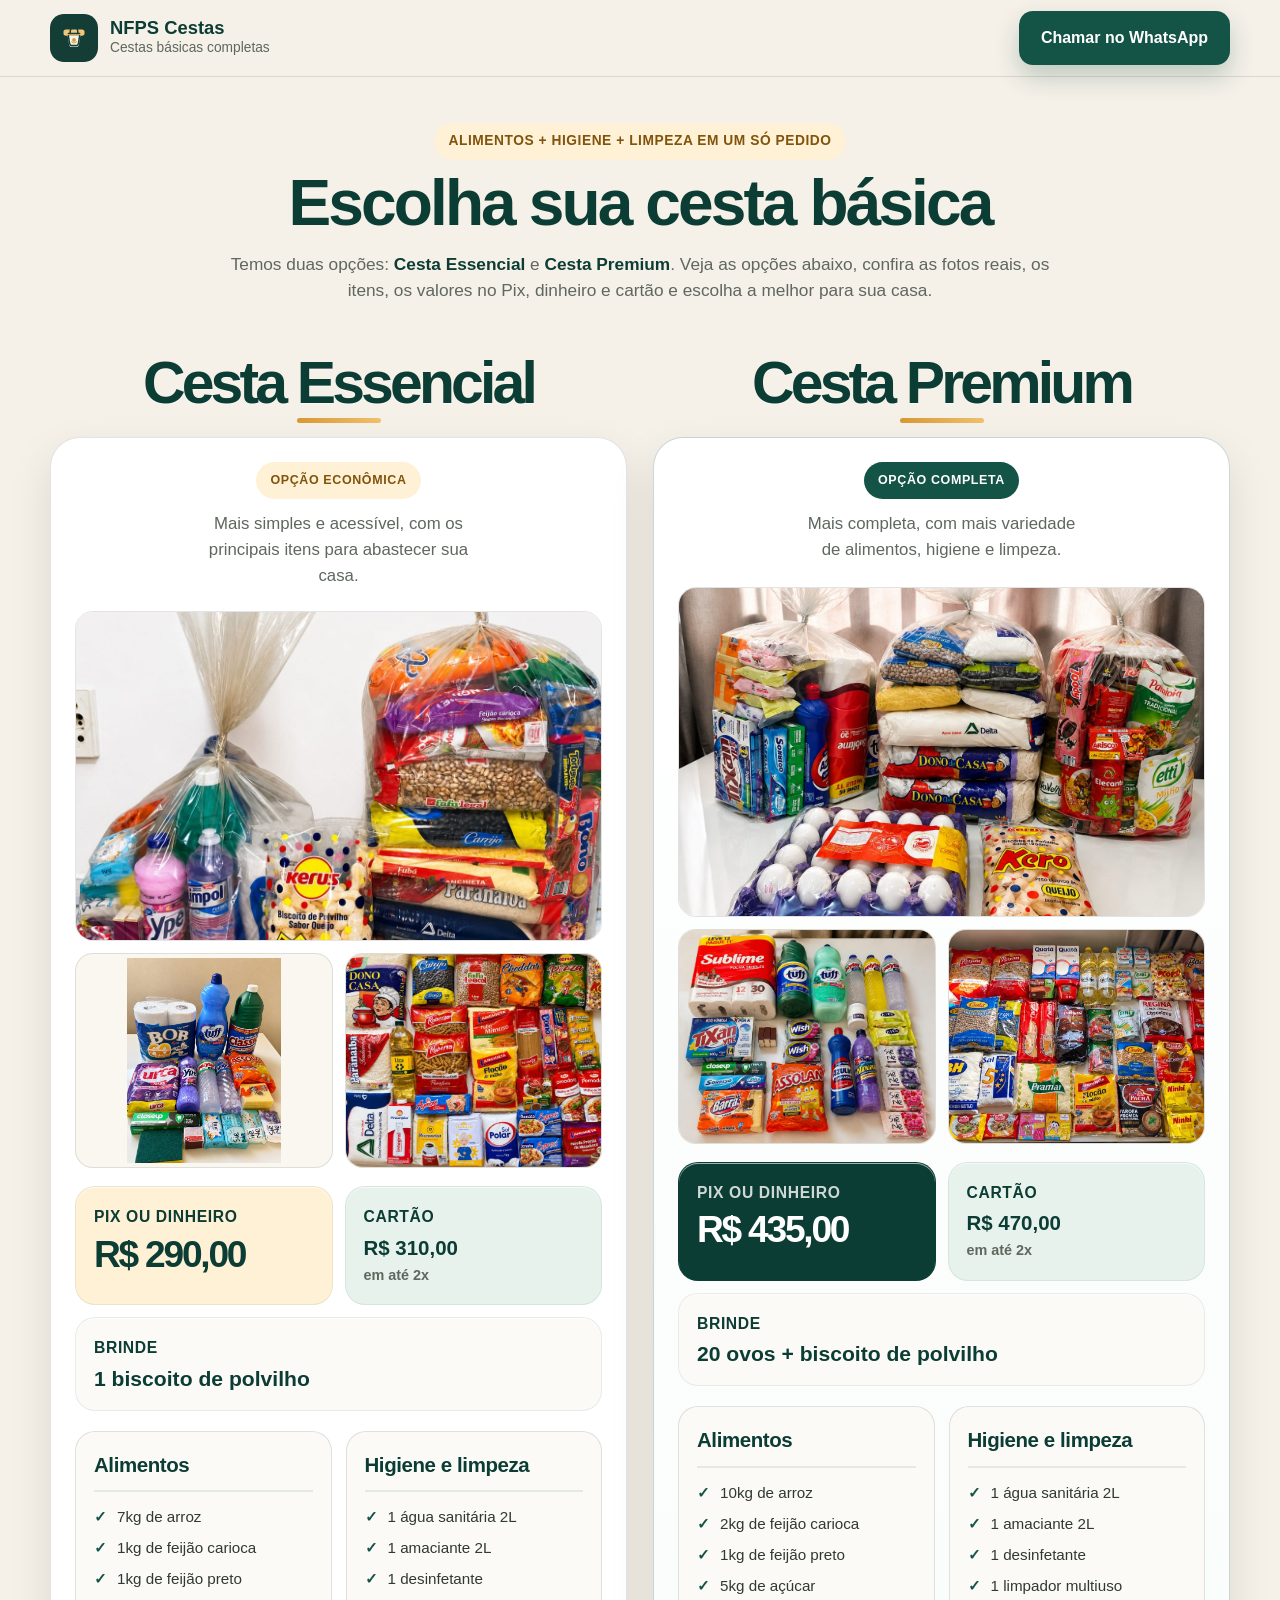
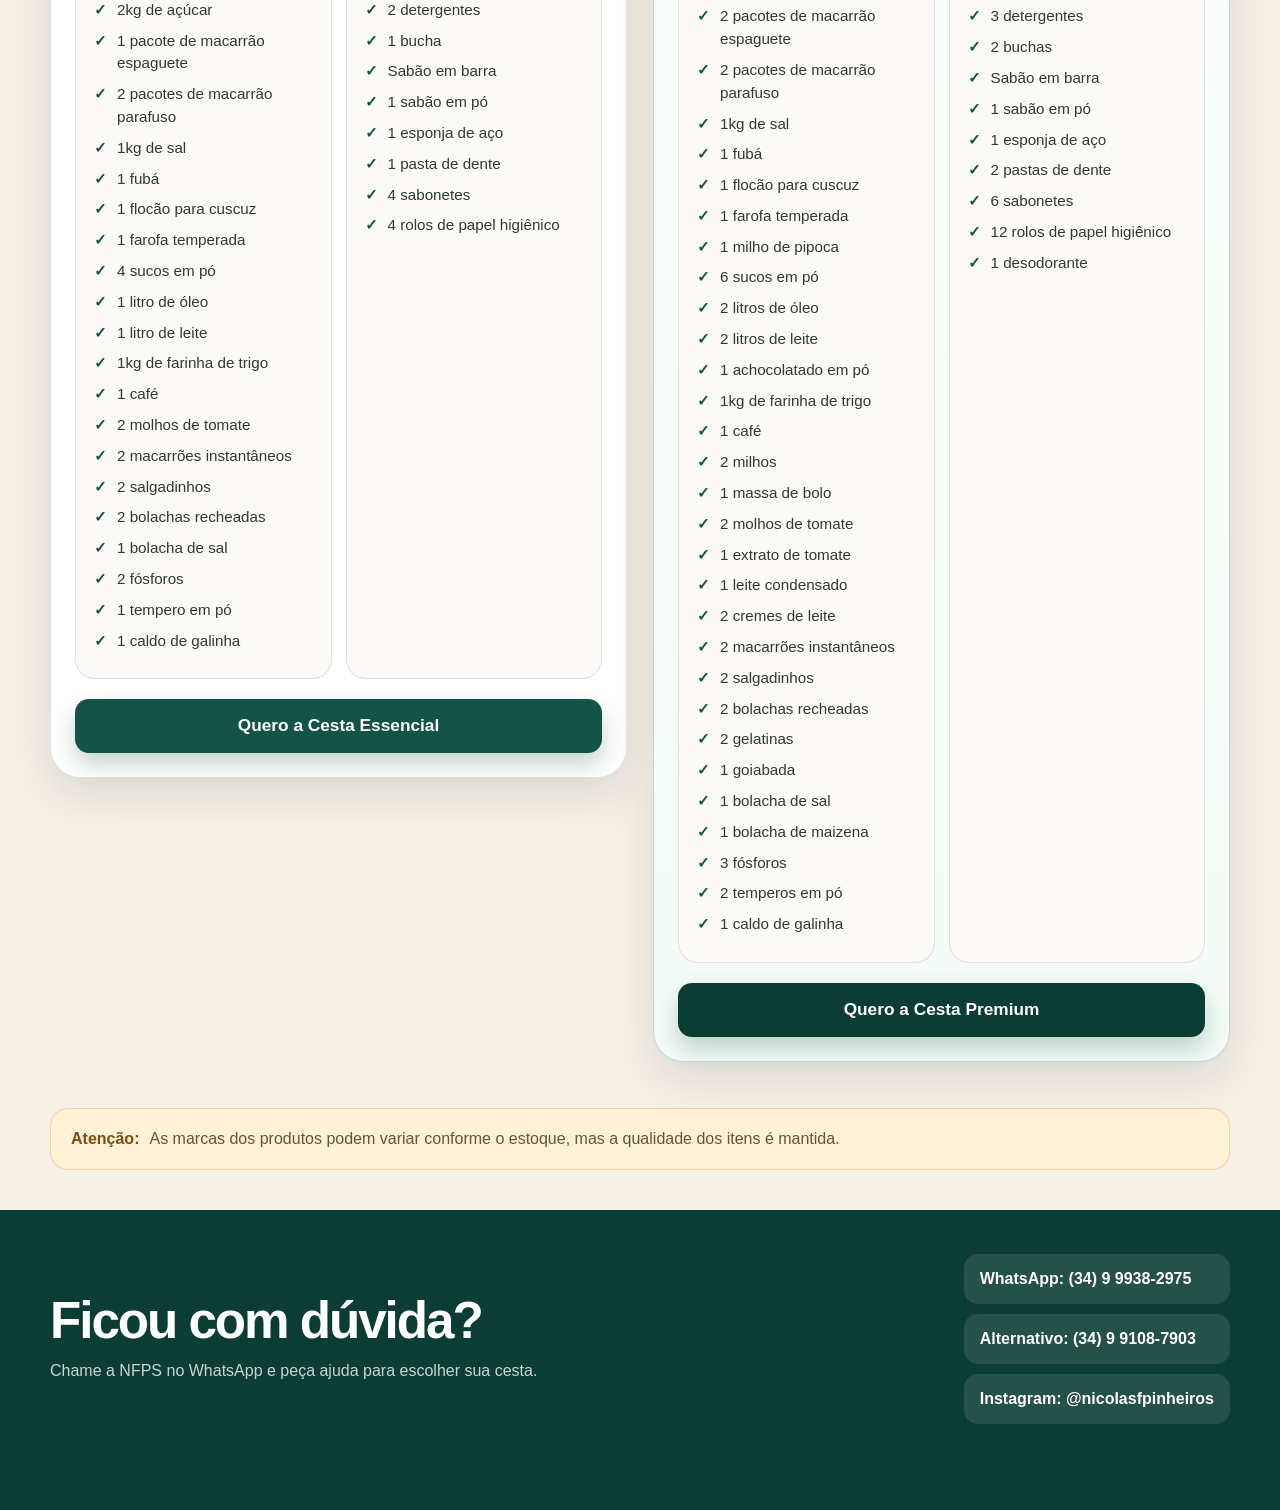
==== index.html @ daa31052 "Add files via upload Adicionar site de cestas básicas" ====
<!doctype html>
<html lang="pt-BR">
<head>
  <meta charset="utf-8" />
  <meta name="viewport" content="width=device-width, initial-scale=1" />
  <title>NFPS Cestas | Cesta Essencial e Cesta Premium</title>
  <meta name="description" content="NFPS Cestas: escolha entre Cesta Essencial e Cesta Premium. Veja fotos reais, itens, valores, formas de pagamento e peça pelo WhatsApp." />
  <link rel="icon" href="assets/logo-nfps.svg" type="image/svg+xml" />
  <link rel="stylesheet" href="style.css" />
</head>
<body>
  <header class="topbar">
    <div class="container topbar-content">
      <a class="brand" href="#topo" aria-label="NFPS Cestas">
        <img src="assets/logo-nfps.svg" alt="NFPS Cestas" />
        <span>
          <strong>NFPS Cestas</strong>
          <small>Cestas básicas completas</small>
        </span>
      </a>

      <a class="top-whats" href="https://wa.me/5534999382975?text=Ol%C3%A1%2C%20vim%20pelo%20site%20da%20NFPS%20Cestas%20e%20quero%20fazer%20um%20pedido." target="_blank" rel="noopener">
        Chamar no WhatsApp
      </a>
    </div>
  </header>

  <main id="topo">
    <section class="intro">
      <div class="container intro-content">
        <p class="kicker">Alimentos + higiene + limpeza em um só pedido</p>
        <h1>Escolha sua cesta básica</h1>
        <p class="intro-text">Temos duas opções: <strong>Cesta Essencial</strong> e <strong>Cesta Premium</strong>. Veja as opções abaixo, confira as fotos reais, os itens, os valores no Pix, dinheiro e cartão e escolha a melhor para sua casa.</p>
      </div>
    </section>

    <section class="container products" aria-label="Modelos de cestas básicas">
      <div class="model-column">
        <h2 class="model-heading">Cesta Essencial</h2>
        <article class="basket-card essential" id="essencial">
        <div class="card-title-row">
          <div>
            <span class="label">Opção econômica</span>
            <p class="basket-description">Mais simples e acessível, com os principais itens para abastecer sua casa.</p>
          </div>
        </div>

        <div class="photo-grid">
          <img class="main-photo" src="assets/essencial-foto-3.jpg" alt="Foto real da Cesta Essencial montada" />
          <img class="detail-photo detail-cleaning" src="assets/essencial-foto-1.jpg" alt="Foto real dos itens de limpeza da Cesta Essencial" />
          <img class="detail-photo detail-food landscape-photo" src="assets/essencial-foto-2-rot.jpg" alt="Foto real dos alimentos da Cesta Essencial" />
        </div>

        <div class="purchase-box">
          <div class="purchase-item highlight">
            <span>Pix ou dinheiro</span>
            <strong>R$ 290,00</strong>
          </div>
          <div class="purchase-item">
            <span>Cartão</span>
            <strong>R$ 310,00</strong>
            <small>em até 2x</small>
          </div>
          <div class="purchase-item gift">
            <span>Brinde</span>
            <strong>1 biscoito de polvilho</strong>
          </div>
        </div>

        <div class="items-area">
          <div class="items-box">
            <h3>Alimentos</h3>
            <ul>
              <li>7kg de arroz</li>
              <li>1kg de feijão carioca</li>
              <li>1kg de feijão preto</li>
              <li>2kg de açúcar</li>
              <li>1 pacote de macarrão espaguete</li>
              <li>2 pacotes de macarrão parafuso</li>
              <li>1kg de sal</li>
              <li>1 fubá</li>
              <li>1 flocão para cuscuz</li>
              <li>1 farofa temperada</li>
              <li>4 sucos em pó</li>
              <li>1 litro de óleo</li>
              <li>1 litro de leite</li>
              <li>1kg de farinha de trigo</li>
              <li>1 café</li>
              <li>2 molhos de tomate</li>
              <li>2 macarrões instantâneos</li>
              <li>2 salgadinhos</li>
              <li>2 bolachas recheadas</li>
              <li>1 bolacha de sal</li>
              <li>2 fósforos</li>
              <li>1 tempero em pó</li>
              <li>1 caldo de galinha</li>
            </ul>
          </div>

          <div class="items-box">
            <h3>Higiene e limpeza</h3>
            <ul>
              <li>1 água sanitária 2L</li>
              <li>1 amaciante 2L</li>
              <li>1 desinfetante</li>
              <li>2 detergentes</li>
              <li>1 bucha</li>
              <li>Sabão em barra</li>
              <li>1 sabão em pó</li>
              <li>1 esponja de aço</li>
              <li>1 pasta de dente</li>
              <li>4 sabonetes</li>
              <li>4 rolos de papel higiênico</li>
            </ul>
          </div>
        </div>

        <a class="order-button" href="https://wa.me/5534999382975?text=Ol%C3%A1%2C%20quero%20pedir%20a%20Cesta%20Essencial.%20Poderia%20me%20passar%20mais%20informa%C3%A7%C3%B5es%3F" target="_blank" rel="noopener">
          Quero a Cesta Essencial
        </a>
      </article>
      </div>

      <div class="model-column">
        <h2 class="model-heading">Cesta Premium</h2>
        <article class="basket-card premium" id="premium">
        <div class="card-title-row">
          <div>
            <span class="label dark">Opção completa</span>
            <p class="basket-description">Mais completa, com mais variedade de alimentos, higiene e limpeza.</p>
          </div>
        </div>

        <div class="photo-grid">
          <img class="main-photo" src="assets/premium-foto-1.jpg" alt="Foto real da Cesta Premium montada" />
          <img class="detail-photo detail-cleaning landscape-photo" src="assets/premium-foto-2.jpg" alt="Foto real dos itens de limpeza da Cesta Premium" />
          <img class="detail-photo detail-food landscape-photo" src="assets/premium-foto-3-rot.jpg" alt="Foto real dos alimentos da Cesta Premium" />
        </div>

        <div class="purchase-box premium-purchase">
          <div class="purchase-item highlight">
            <span>Pix ou dinheiro</span>
            <strong>R$ 435,00</strong>
          </div>
          <div class="purchase-item">
            <span>Cartão</span>
            <strong>R$ 470,00</strong>
            <small>em até 2x</small>
          </div>
          <div class="purchase-item gift">
            <span>Brinde</span>
            <strong>20 ovos + biscoito de polvilho</strong>
          </div>
        </div>

        <div class="items-area">
          <div class="items-box">
            <h3>Alimentos</h3>
            <ul>
              <li>10kg de arroz</li>
              <li>2kg de feijão carioca</li>
              <li>1kg de feijão preto</li>
              <li>5kg de açúcar</li>
              <li>2 pacotes de macarrão espaguete</li>
              <li>2 pacotes de macarrão parafuso</li>
              <li>1kg de sal</li>
              <li>1 fubá</li>
              <li>1 flocão para cuscuz</li>
              <li>1 farofa temperada</li>
              <li>1 milho de pipoca</li>
              <li>6 sucos em pó</li>
              <li>2 litros de óleo</li>
              <li>2 litros de leite</li>
              <li>1 achocolatado em pó</li>
              <li>1kg de farinha de trigo</li>
              <li>1 café</li>
              <li>2 milhos</li>
              <li>1 massa de bolo</li>
              <li>2 molhos de tomate</li>
              <li>1 extrato de tomate</li>
              <li>1 leite condensado</li>
              <li>2 cremes de leite</li>
              <li>2 macarrões instantâneos</li>
              <li>2 salgadinhos</li>
              <li>2 bolachas recheadas</li>
              <li>2 gelatinas</li>
              <li>1 goiabada</li>
              <li>1 bolacha de sal</li>
              <li>1 bolacha de maizena</li>
              <li>3 fósforos</li>
              <li>2 temperos em pó</li>
              <li>1 caldo de galinha</li>
            </ul>
          </div>

          <div class="items-box">
            <h3>Higiene e limpeza</h3>
            <ul>
              <li>1 água sanitária 2L</li>
              <li>1 amaciante 2L</li>
              <li>1 desinfetante</li>
              <li>1 limpador multiuso</li>
              <li>3 detergentes</li>
              <li>2 buchas</li>
              <li>Sabão em barra</li>
              <li>1 sabão em pó</li>
              <li>1 esponja de aço</li>
              <li>2 pastas de dente</li>
              <li>6 sabonetes</li>
              <li>12 rolos de papel higiênico</li>
              <li>1 desodorante</li>
            </ul>
          </div>
        </div>

        <a class="order-button premium-button" href="https://wa.me/5534999382975?text=Ol%C3%A1%2C%20quero%20pedir%20a%20Cesta%20Premium.%20Poderia%20me%20passar%20mais%20informa%C3%A7%C3%B5es%3F" target="_blank" rel="noopener">
          Quero a Cesta Premium
        </a>
      </article>
      </div>
    </section>

    <section class="notice container">
      <strong>Atenção:</strong>
      <p>As marcas dos produtos podem variar conforme o estoque, mas a qualidade dos itens é mantida.</p>
    </section>

    <section class="contact-final">
      <div class="container contact-grid">
        <div>
          <h2>Ficou com dúvida?</h2>
          <p>Chame a NFPS no WhatsApp e peça ajuda para escolher sua cesta.</p>
        </div>
        <div class="contact-actions">
          <a href="https://wa.me/5534999382975?text=Ol%C3%A1%2C%20vim%20pelo%20site%20da%20NFPS%20Cestas%20e%20tenho%20uma%20d%C3%BAvida." target="_blank" rel="noopener">WhatsApp: (34) 9 9938-2975</a>
          <a href="https://wa.me/5534991087903" target="_blank" rel="noopener">Alternativo: (34) 9 9108-7903</a>
          <a href="https://instagram.com/nicolasfpinheiros" target="_blank" rel="noopener">Instagram: @nicolasfpinheiros</a>
        </div>
      </div>
    </section>
  </main>

  <a class="mobile-fixed" href="https://wa.me/5534999382975?text=Ol%C3%A1%2C%20vim%20pelo%20site%20da%20NFPS%20Cestas%20e%20quero%20fazer%20um%20pedido." target="_blank" rel="noopener">
    Fazer pedido no WhatsApp
  </a>
</body>
</html>
---- style.css ----
:root {
  --bg: #f5f0e8;
  --paper: #fffaf2;
  --card: #ffffff;
  --text: #18211d;
  --muted: #5f675f;
  --green: #145447;
  --green-dark: #0c3d34;
  --green-soft: #e7f2ed;
  --gold: #d89732;
  --gold-soft: #fff1d5;
  --line: rgba(24, 33, 29, 0.12);
  --shadow: 0 18px 45px rgba(24, 33, 29, 0.10);
  --radius: 24px;
  --container: 1180px;
}

* { box-sizing: border-box; }
html { scroll-behavior: smooth; }
body {
  margin: 0;
  font-family: Arial, Helvetica, sans-serif;
  color: var(--text);
  background: var(--bg);
  line-height: 1.5;
}
img { display: block; max-width: 100%; }
a { color: inherit; text-decoration: none; }
.container { width: min(var(--container), calc(100% - 32px)); margin: 0 auto; }

.topbar {
  position: sticky;
  top: 0;
  z-index: 20;
  background: rgba(245, 240, 232, 0.94);
  backdrop-filter: blur(14px);
  border-bottom: 1px solid var(--line);
}
.topbar-content {
  min-height: 76px;
  display: flex;
  justify-content: space-between;
  align-items: center;
  gap: 18px;
}
.brand {
  display: flex;
  align-items: center;
  gap: 12px;
}
.brand img { width: 48px; height: 48px; border-radius: 14px; }
.brand strong {
  display: block;
  color: var(--green-dark);
  font-size: 1.15rem;
  line-height: 1.1;
}
.brand small {
  display: block;
  color: var(--muted);
  font-size: 0.86rem;
}
.top-whats,
.order-button,
.mobile-fixed {
  display: inline-flex;
  align-items: center;
  justify-content: center;
  min-height: 54px;
  padding: 0 22px;
  border-radius: 14px;
  color: #fff;
  background: var(--green);
  font-size: 1rem;
  font-weight: 800;
  box-shadow: 0 12px 24px rgba(20, 84, 71, 0.24);
}
.top-whats:hover,
.order-button:hover { background: var(--green-dark); }

.intro { padding: 46px 0 26px; }
.intro-content { text-align: center; max-width: 900px; }
.kicker {
  display: inline-block;
  margin: 0 0 12px;
  padding: 8px 14px;
  border-radius: 999px;
  background: var(--gold-soft);
  color: #81540d;
  font-size: 0.86rem;
  font-weight: 800;
  text-transform: uppercase;
  letter-spacing: 0.04em;
}
h1 {
  margin: 0;
  color: var(--green-dark);
  font-size: clamp(2.3rem, 5vw, 4.6rem);
  line-height: 0.98;
  letter-spacing: -0.045em;
}
.intro-text {
  max-width: 820px;
  margin: 18px auto 0;
  color: var(--muted);
  font-size: 1.08rem;
}
.intro-text strong { color: var(--green-dark); }

.products {
  display: grid;
  grid-template-columns: 1fr 1fr;
  gap: 26px;
  align-items: start;
  padding: 26px 0 36px;
}
.model-column {
  display: grid;
  gap: 14px;
  align-items: start;
}
.model-heading {
  position: relative;
  margin: 0;
  padding: 0 0 14px;
  color: var(--green-dark);
  text-align: center;
  font-size: clamp(2.9rem, 4.6vw, 4.35rem);
  line-height: 0.9;
  letter-spacing: -0.065em;
  font-weight: 900;
  text-shadow: 0 1px 0 rgba(255,255,255,0.65);
}
.model-heading::after {
  content: "";
  position: absolute;
  left: 50%;
  bottom: 0;
  transform: translateX(-50%);
  width: 84px;
  height: 5px;
  border-radius: 999px;
  background: linear-gradient(90deg, var(--gold), #f0c06d);
}
.basket-card {
  padding: 24px;
  border-radius: 30px;
  background: var(--card);
  border: 1px solid var(--line);
  box-shadow: var(--shadow);
}
.basket-card.premium {
  background: linear-gradient(180deg, #ffffff, #f4fbf7);
  border-color: rgba(20, 84, 71, 0.22);
}
.card-title-row {
  display: grid;
  gap: 12px;
  justify-items: center;
  text-align: center;
}
.label {
  display: inline-flex;
  align-items: center;
  justify-content: center;
  margin-bottom: 2px;
  padding: 9px 14px;
  border-radius: 999px;
  background: var(--gold-soft);
  color: #81540d;
  font-size: 0.78rem;
  font-weight: 900;
  text-transform: uppercase;
  letter-spacing: 0.05em;
}
.label.dark {
  background: var(--green);
  color: #fff;
}
.basket-description {
  margin: 0 auto;
  color: var(--muted);
  font-size: 1.05rem;
  line-height: 1.55;
  max-width: 31ch;
  min-height: 3.2em;
}
.basket-card p {
  margin: 10px 0 0;
  color: var(--muted);
}
.price-badge {
  min-width: 235px;
  padding: 14px 16px;
  border-radius: 22px;
  background: var(--gold-soft);
  color: var(--green-dark);
}
.price-badge.dark {
  background: var(--green-dark);
  color: #fff;
}
.payment-line span {
  display: block;
  color: inherit;
  opacity: 0.82;
  font-size: 0.82rem;
  font-weight: 700;
}
.payment-line strong {
  display: block;
  margin-top: 4px;
  color: inherit;
  font-size: clamp(2rem, 3vw, 2.65rem);
  line-height: 1;
  letter-spacing: -0.05em;
}
.payment-line.card-line {
  margin-top: 10px;
}
.payment-line.card-line b {
  display: block;
  margin-top: 3px;
  font-size: 1rem;
  line-height: 1.35;
}
.payment-divider {
  height: 1px;
  margin: 12px 0 2px;
  background: currentColor;
  opacity: 0.12;
}

.photo-grid {
  display: grid;
  grid-template-columns: 1fr 1fr;
  gap: 12px;
  margin-top: 22px;
}
.photo-grid img {
  width: 100%;
  border-radius: 18px;
  border: 1px solid var(--line);
}
.photo-grid .main-photo {
  grid-column: 1 / -1;
  height: 330px;
  object-fit: cover;
  object-position: center center;
}
.photo-grid .detail-photo {
  height: 215px;
  object-fit: contain;
  object-position: center center;
  background: #faf7f1;
  padding: 4px;
}
.photo-grid .landscape-photo {
  object-fit: cover;
  padding: 0;
}
.photo-grid .detail-cleaning {
  object-position: center top;
}
.photo-grid .detail-food {
  object-position: center center;
}

.purchase-box {
  display: grid;
  grid-template-columns: 1fr 1fr;
  gap: 12px;
  margin-top: 18px;
}
.purchase-item {
  padding: 18px;
  border-radius: 20px;
  background: var(--green-soft);
  border: 1px solid rgba(20,84,71,0.08);
  box-shadow: inset 0 1px 0 rgba(255,255,255,0.6);
}
.purchase-item.highlight {
  background: var(--gold-soft);
}
.premium-purchase .purchase-item.highlight {
  color: #fff;
  background: var(--green-dark);
}
.purchase-item.gift {
  grid-column: 1 / -1;
  background: #fbfaf7;
}
.purchase-item span {
  display: block;
  color: var(--green-dark);
  opacity: 1;
  font-size: 0.98rem;
  font-weight: 900;
  text-transform: uppercase;
  letter-spacing: 0.04em;
}
.premium-purchase .purchase-item.highlight span {
  color: rgba(255,255,255,0.86);
}
.purchase-item strong {
  display: block;
  margin-top: 7px;
  color: var(--green-dark);
  font-size: 1.28rem;
  line-height: 1.18;
  font-weight: 900;
}
.premium-purchase .purchase-item.highlight strong {
  color: #fff;
}
.purchase-item.highlight strong {
  font-size: clamp(2.15rem, 2.9vw, 2.7rem);
  line-height: 0.98;
  letter-spacing: -0.06em;
  white-space: nowrap;
}
.purchase-item small {
  display: block;
  margin-top: 5px;
  color: var(--muted);
  font-size: 0.9rem;
  font-weight: 700;
}
.premium-purchase .purchase-item.highlight small,
.premium-purchase .purchase-item.highlight span {
  color: rgba(255,255,255,0.8);
}
.info-strip {
  display: grid;
  grid-template-columns: 1fr 1fr;
  gap: 12px;
  margin-top: 18px;
}
.info-strip div {
  padding: 16px;
  border-radius: 18px;
  background: var(--green-soft);
  border: 1px solid rgba(20,84,71,0.08);
}
.info-strip.premium-info div { background: #eaf2ef; }
.info-strip span {
  display: block;
  color: var(--muted);
  font-size: 0.88rem;
}
.info-strip strong {
  display: block;
  margin-top: 4px;
  color: var(--green-dark);
  font-size: 1rem;
}

.items-area {
  display: grid;
  grid-template-columns: 1fr 1fr;
  gap: 14px;
  margin-top: 20px;
}
.items-box {
  padding: 18px;
  border-radius: 20px;
  background: #fbfaf7;
  border: 1px solid var(--line);
  min-height: 100%;
}
.items-box h3 {
  margin: 0 0 14px;
  padding-bottom: 10px;
  border-bottom: 2px solid rgba(20,84,71,0.10);
  color: var(--green-dark);
  font-size: 1.28rem;
  font-weight: 900;
  letter-spacing: -0.02em;
}
.items-box ul {
  margin: 0;
  padding: 0;
  list-style: none;
  columns: 1;
}
.items-box li {
  position: relative;
  margin: 0 0 8px;
  padding-left: 23px;
  color: #303932;
  font-size: 0.95rem;
}
.items-box li::before {
  content: "✓";
  position: absolute;
  left: 0;
  top: 0;
  color: var(--green);
  font-weight: 900;
}
.order-button {
  width: 100%;
  margin-top: 20px;
  font-size: 1.08rem;
}
.premium-button { background: var(--green-dark); }
.premium-button:hover { background: #092f28; }

.notice {
  display: flex;
  gap: 10px;
  align-items: flex-start;
  margin-top: 10px;
  margin-bottom: 40px;
  padding: 18px 20px;
  border-radius: 18px;
  background: var(--gold-soft);
  border: 1px solid rgba(216, 151, 50, 0.32);
}
.notice strong { color: #7a4f0e; min-width: max-content; }
.notice p { margin: 0; color: #625441; }

.contact-final {
  padding: 44px 0 86px;
  background: var(--green-dark);
  color: #fff;
}
.contact-grid {
  display: grid;
  grid-template-columns: 1fr auto;
  gap: 24px;
  align-items: center;
}
.contact-final h2 {
  margin: 0;
  font-size: clamp(2rem, 4vw, 3.2rem);
  line-height: 1;
  letter-spacing: -0.04em;
}
.contact-final p {
  margin: 12px 0 0;
  color: rgba(255,255,255,0.78);
}
.contact-actions {
  display: grid;
  gap: 10px;
  min-width: min(100%, 360px);
}
.contact-actions a {
  display: block;
  padding: 13px 16px;
  border-radius: 14px;
  background: rgba(255,255,255,0.1);
  color: #fff;
  font-weight: 700;
}
.contact-actions a:hover { background: rgba(255,255,255,0.16); }
.mobile-fixed { display: none; }

@media (max-width: 980px) {
  .products { grid-template-columns: 1fr; }
  .model-column { max-width: 760px; margin-inline: auto; width: 100%; }
  .basket-card { max-width: 760px; margin-inline: auto; }
  .contact-grid { grid-template-columns: 1fr; }
}

@media (max-width: 640px) {
  .container { width: min(100% - 24px, var(--container)); }
  .topbar-content { min-height: 68px; }
  .top-whats { display: none; }
  .brand img { width: 42px; height: 42px; }
  .brand strong { font-size: 1.02rem; }
  .brand small { font-size: 0.78rem; }
  .intro { padding: 34px 0 14px; }
  .intro-text { font-size: 1rem; }
  .basket-card { padding: 16px; border-radius: 22px; }
  .model-heading { font-size: 3rem; }
  .card-title-row { grid-template-columns: 1fr; }
  .price-badge { width: 100%; }
  .photo-grid .main-photo { height: 260px; }
  .photo-grid .detail-photo { height: 170px; }
  .purchase-box,
  .info-strip,
  .items-area { grid-template-columns: 1fr; }
  .notice { display: block; }
  .notice p { margin-top: 4px; }
  .contact-final { padding-bottom: 98px; }
  .mobile-fixed {
    display: flex;
    position: fixed;
    z-index: 40;
    left: 12px;
    right: 12px;
    bottom: 12px;
  }
}

.purchase-item.gift strong { font-size: 1.32rem; color: var(--green-dark); }
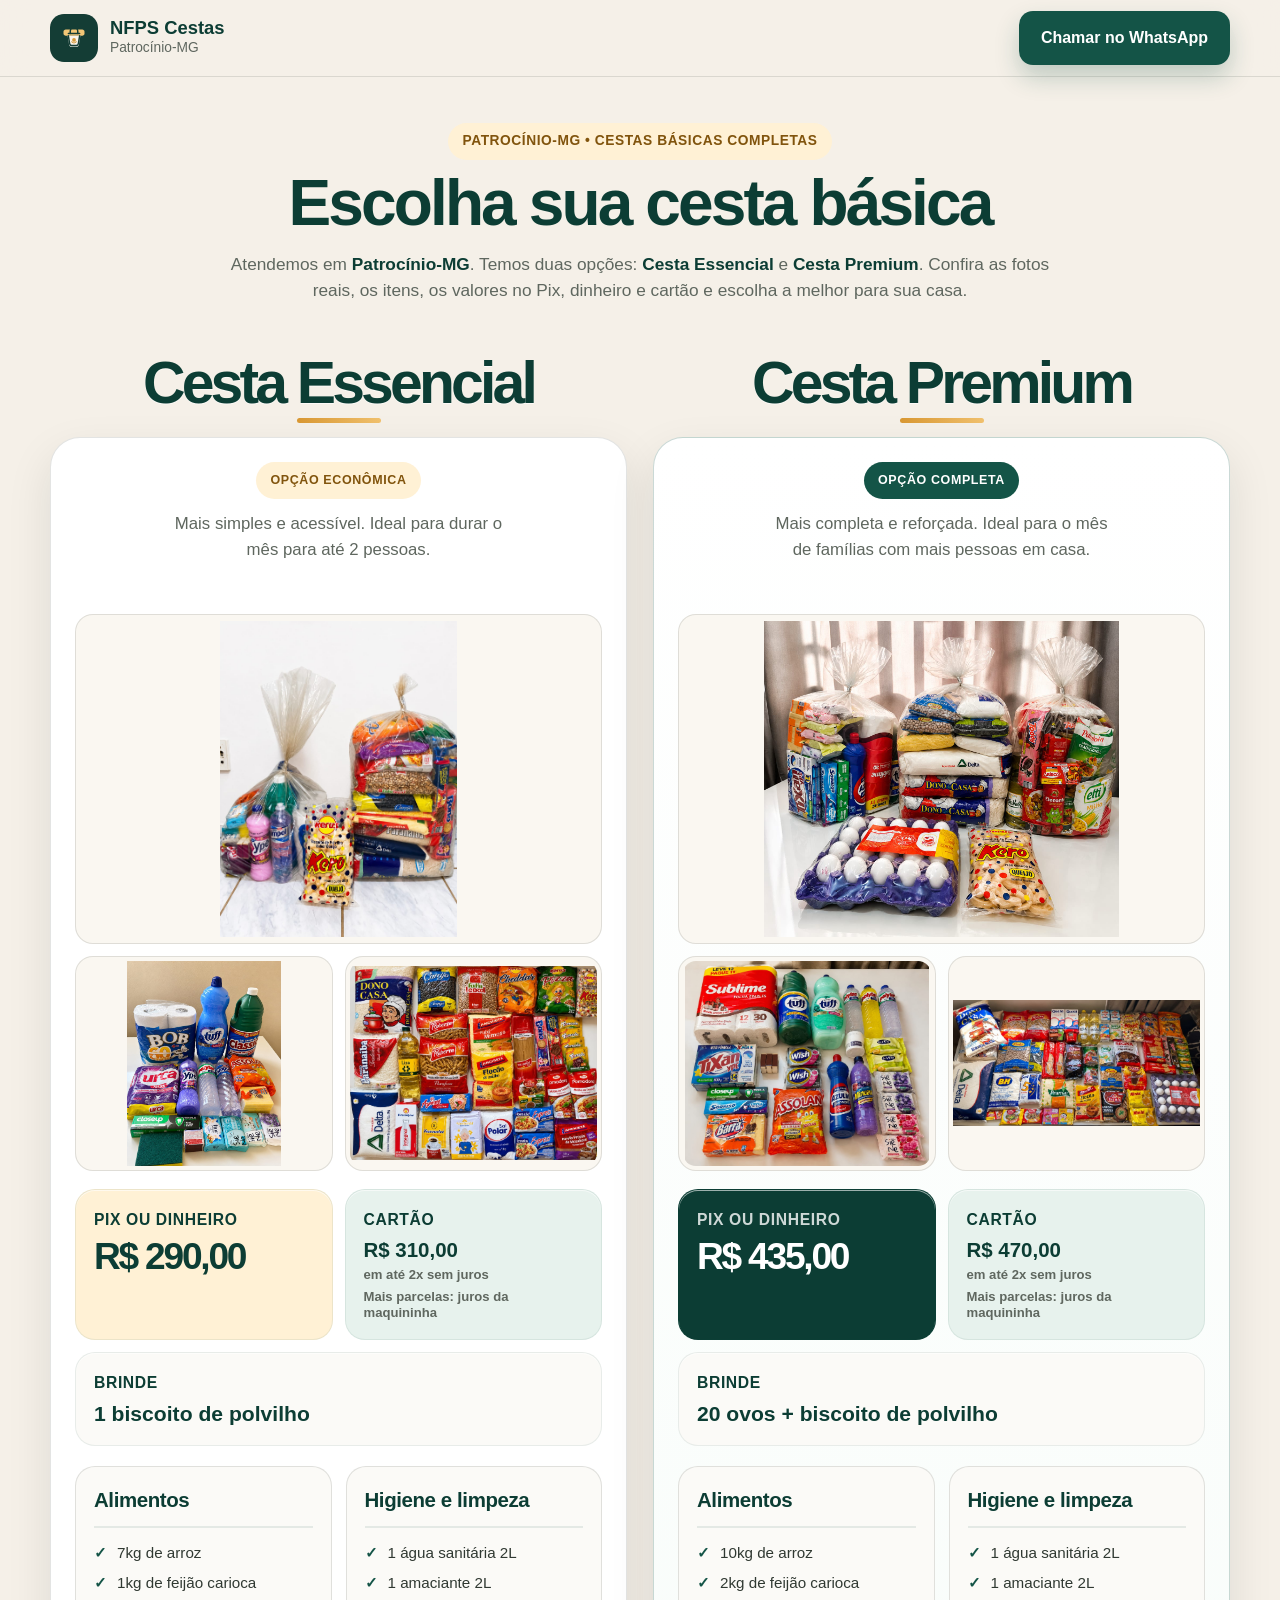
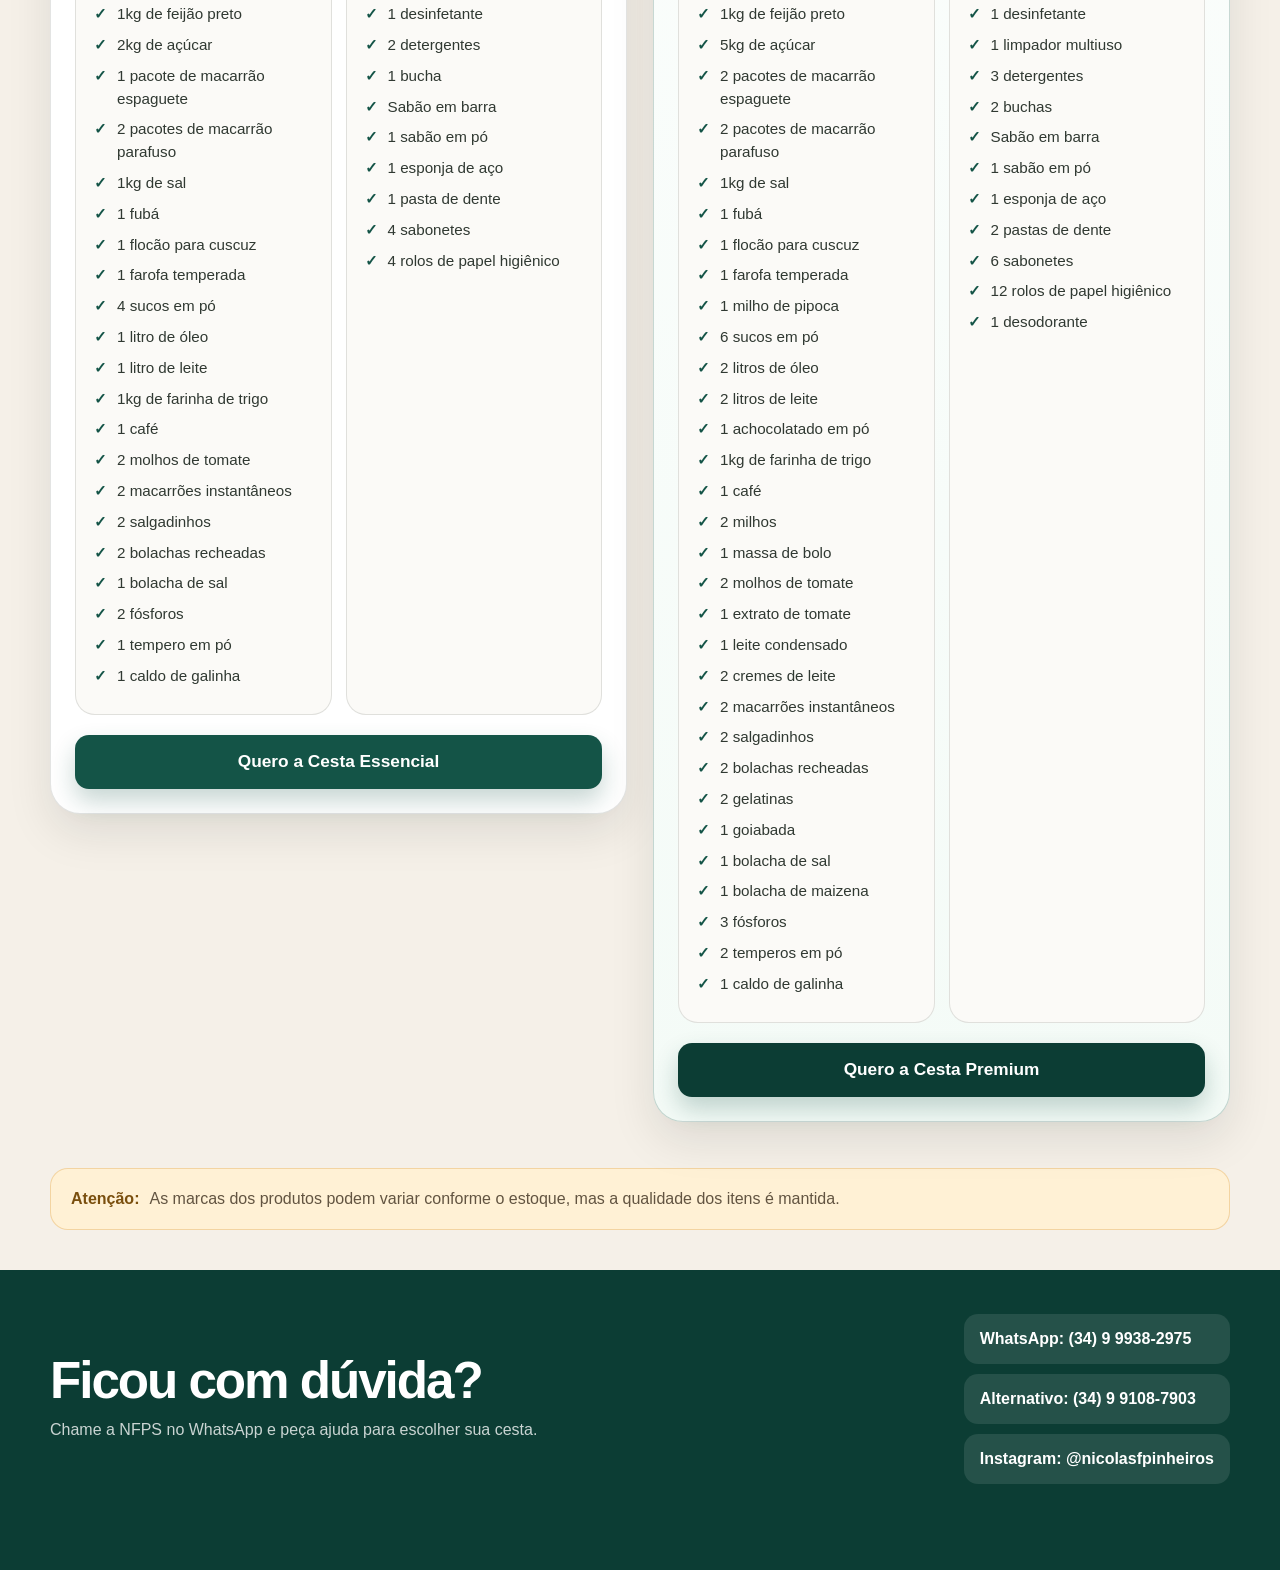
==== commit c29c149a: "Add files via upload Atualizar site com informações de Patrocínio e formas de pagamento" ====
--- a/index.html
+++ b/index.html
@@ -15,7 +15,7 @@
         <img src="assets/logo-nfps.svg" alt="NFPS Cestas" />
         <span>
           <strong>NFPS Cestas</strong>
-          <small>Cestas básicas completas</small>
+          <small>Patrocínio-MG</small>
         </span>
       </a>
 
@@ -28,9 +28,9 @@
   <main id="topo">
     <section class="intro">
       <div class="container intro-content">
-        <p class="kicker">Alimentos + higiene + limpeza em um só pedido</p>
+        <p class="kicker">Patrocínio-MG • Cestas básicas completas</p>
         <h1>Escolha sua cesta básica</h1>
-        <p class="intro-text">Temos duas opções: <strong>Cesta Essencial</strong> e <strong>Cesta Premium</strong>. Veja as opções abaixo, confira as fotos reais, os itens, os valores no Pix, dinheiro e cartão e escolha a melhor para sua casa.</p>
+        <p class="intro-text">Atendemos em <strong>Patrocínio-MG</strong>. Temos duas opções: <strong>Cesta Essencial</strong> e <strong>Cesta Premium</strong>. Confira as fotos reais, os itens, os valores no Pix, dinheiro e cartão e escolha a melhor para sua casa.</p>
       </div>
     </section>
 
@@ -41,7 +41,7 @@
         <div class="card-title-row">
           <div>
             <span class="label">Opção econômica</span>
-            <p class="basket-description">Mais simples e acessível, com os principais itens para abastecer sua casa.</p>
+            <p class="basket-description">Mais simples e acessível. Ideal para durar o mês para até 2 pessoas.</p>
           </div>
         </div>
 
@@ -59,7 +59,8 @@
           <div class="purchase-item">
             <span>Cartão</span>
             <strong>R$ 310,00</strong>
-            <small>em até 2x</small>
+            <small>em até 2x sem juros</small>
+            <small>Mais parcelas: juros da maquininha</small>
           </div>
           <div class="purchase-item gift">
             <span>Brinde</span>
@@ -127,7 +128,7 @@
         <div class="card-title-row">
           <div>
             <span class="label dark">Opção completa</span>
-            <p class="basket-description">Mais completa, com mais variedade de alimentos, higiene e limpeza.</p>
+            <p class="basket-description">Mais completa e reforçada. Ideal para o mês de famílias com mais pessoas em casa.</p>
           </div>
         </div>
 
@@ -145,7 +146,8 @@
           <div class="purchase-item">
             <span>Cartão</span>
             <strong>R$ 470,00</strong>
-            <small>em até 2x</small>
+            <small>em até 2x sem juros</small>
+            <small>Mais parcelas: juros da maquininha</small>
           </div>
           <div class="purchase-item gift">
             <span>Brinde</span>
--- a/style.css
+++ b/style.css
@@ -182,8 +182,8 @@
   color: var(--muted);
   font-size: 1.05rem;
   line-height: 1.55;
-  max-width: 31ch;
-  min-height: 3.2em;
+  max-width: 37ch;
+  min-height: 4.8em;
 }
 .basket-card p {
   margin: 10px 0 0;
@@ -245,8 +245,10 @@
 .photo-grid .main-photo {
   grid-column: 1 / -1;
   height: 330px;
-  object-fit: cover;
+  object-fit: contain;
   object-position: center center;
+  background: #faf7f1;
+  padding: 6px;
 }
 .photo-grid .detail-photo {
   height: 215px;
@@ -256,8 +258,9 @@
   padding: 4px;
 }
 .photo-grid .landscape-photo {
-  object-fit: cover;
-  padding: 0;
+  object-fit: contain;
+  padding: 4px;
+  background: #faf7f1;
 }
 .photo-grid .detail-cleaning {
   object-position: center top;
@@ -323,8 +326,9 @@
   display: block;
   margin-top: 5px;
   color: var(--muted);
-  font-size: 0.9rem;
+  font-size: 0.82rem;
   font-weight: 700;
+  line-height: 1.25;
 }
 .premium-purchase .purchase-item.highlight small,
 .premium-purchase .purchase-item.highlight span {
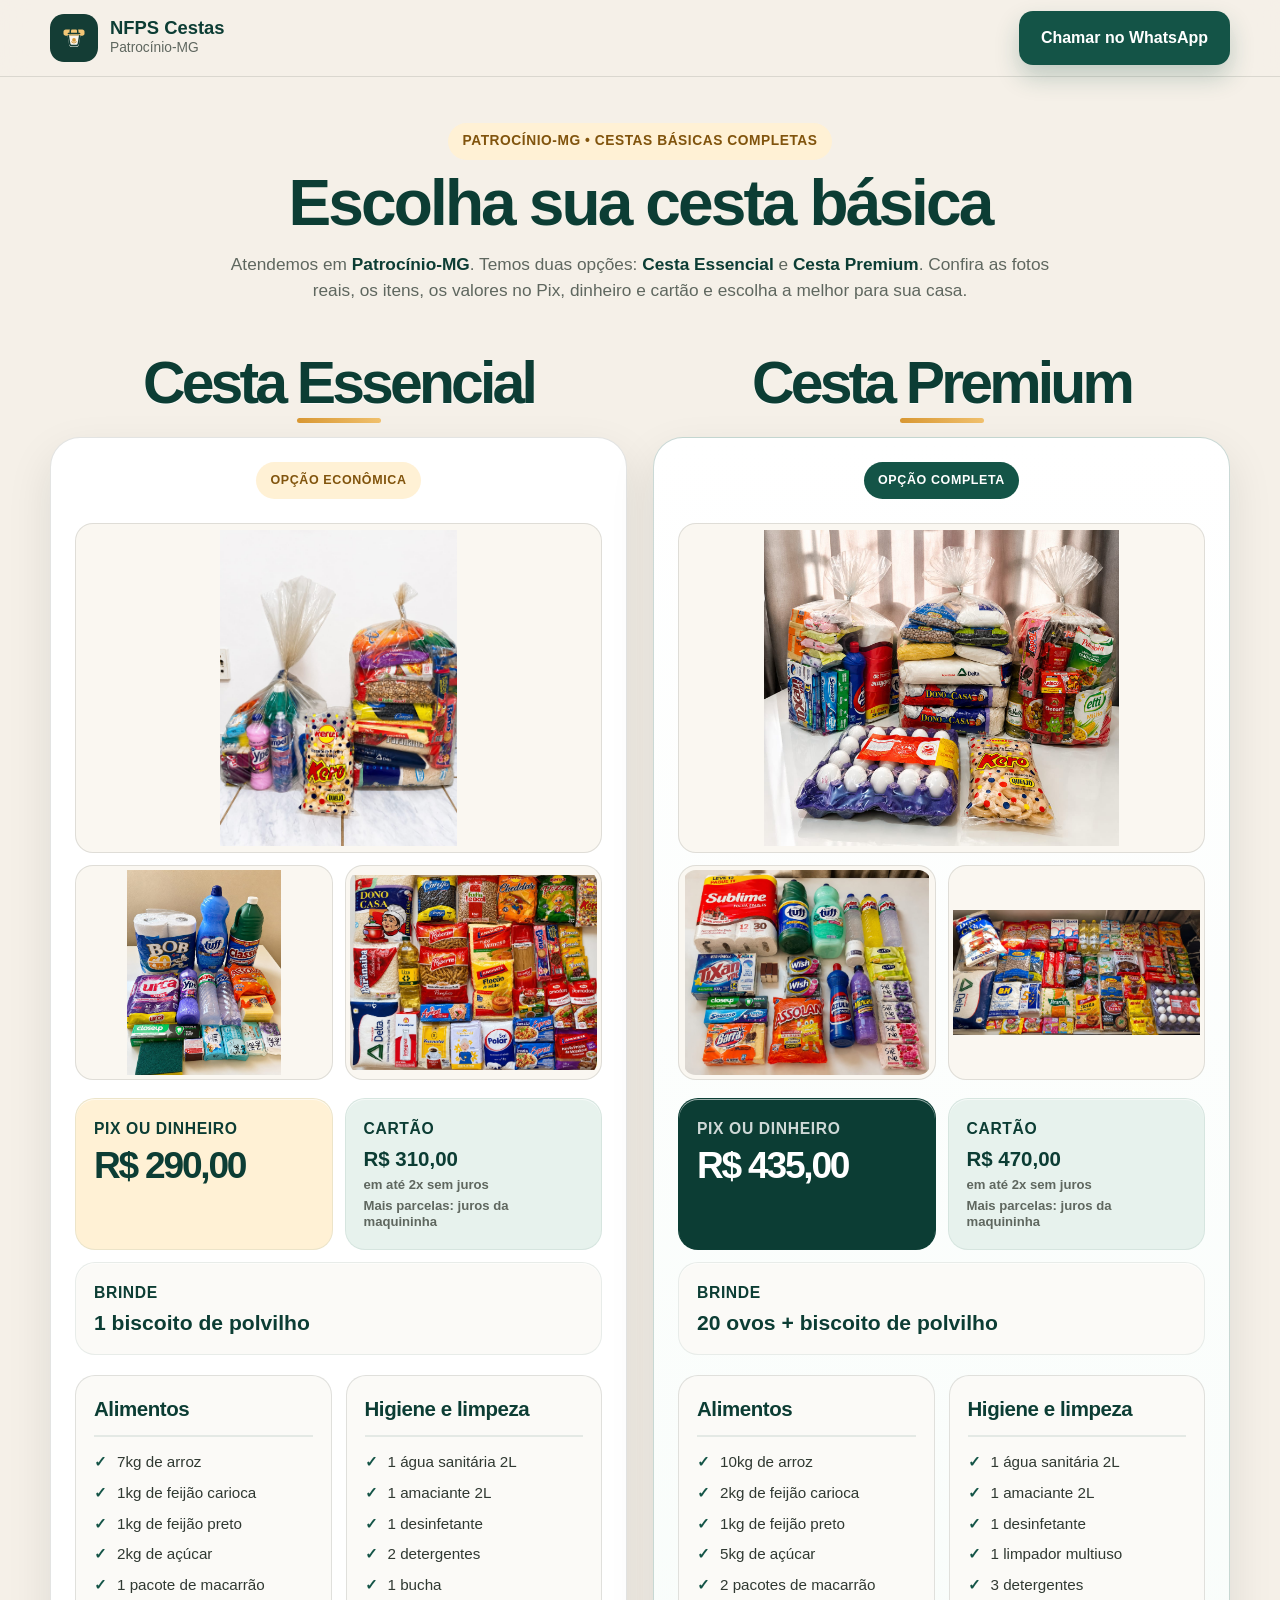
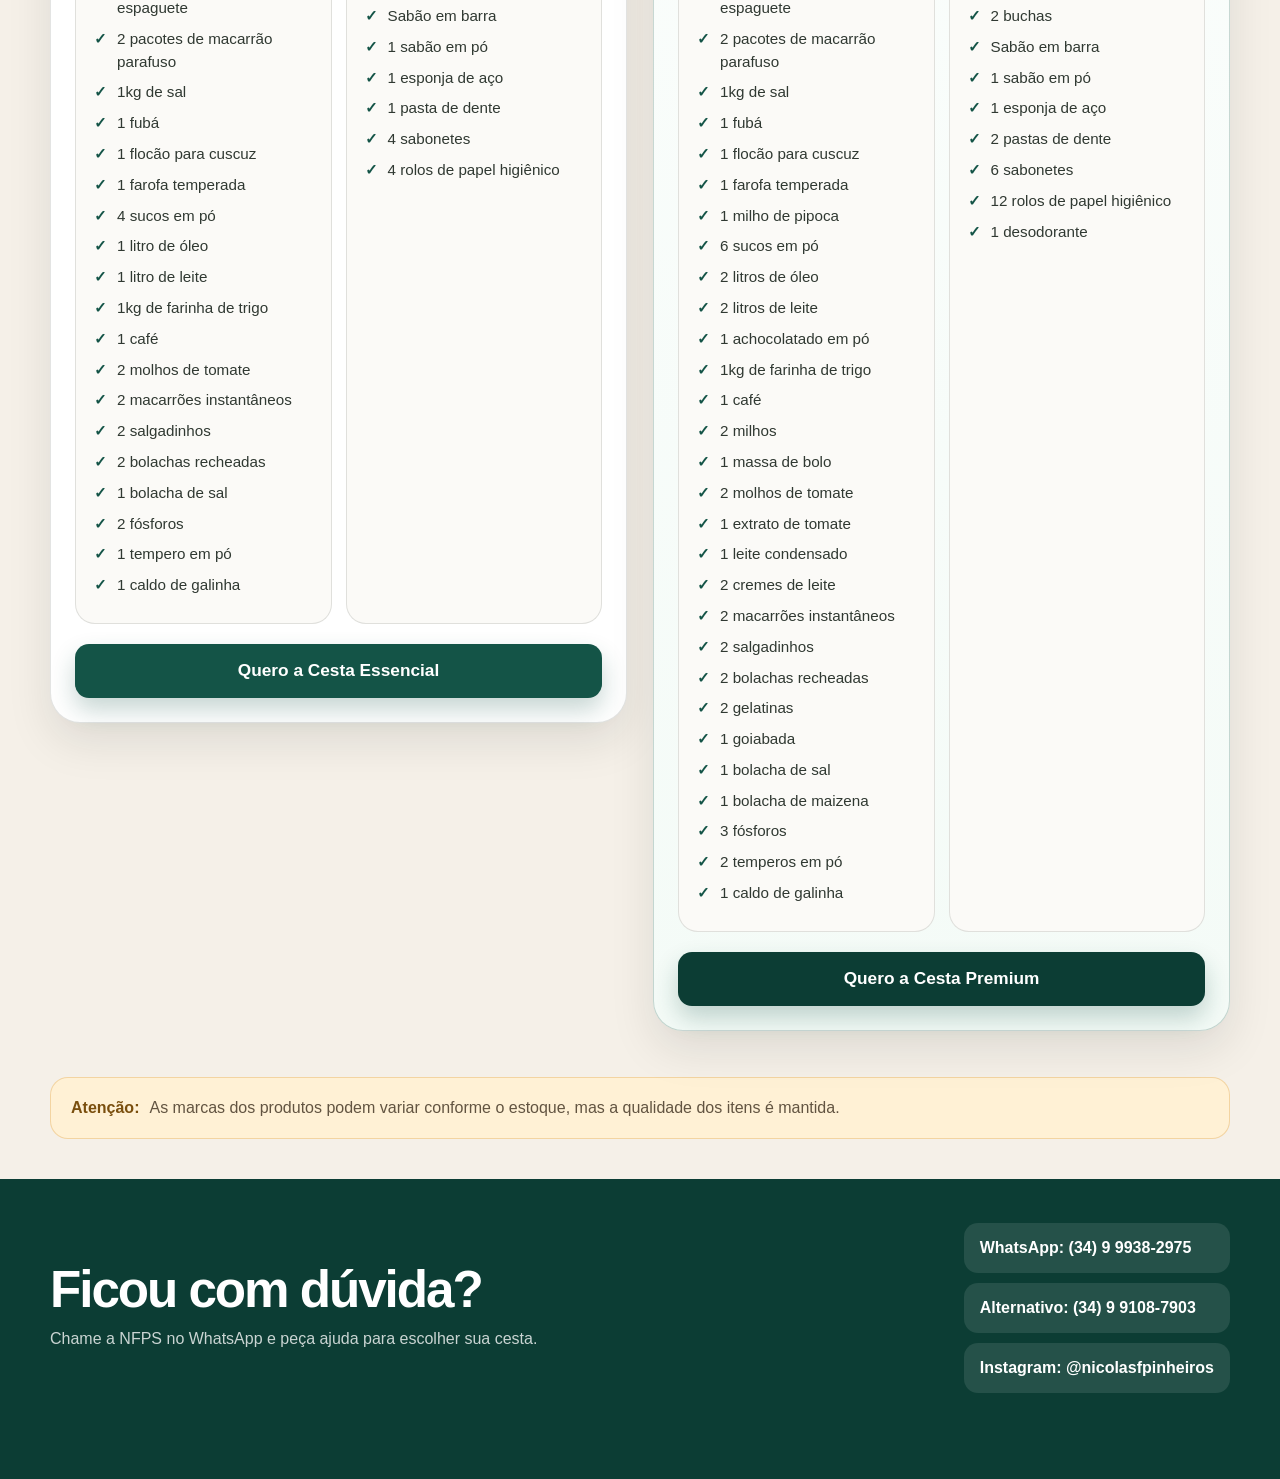
==== commit f36f5943: "Add files via upload" ====
--- a/index.html
+++ b/index.html
@@ -41,7 +41,6 @@
         <div class="card-title-row">
           <div>
             <span class="label">Opção econômica</span>
-            <p class="basket-description">Mais simples e acessível. Ideal para durar o mês para até 2 pessoas.</p>
           </div>
         </div>
 
@@ -128,7 +127,6 @@
         <div class="card-title-row">
           <div>
             <span class="label dark">Opção completa</span>
-            <p class="basket-description">Mais completa e reforçada. Ideal para o mês de famílias com mais pessoas em casa.</p>
           </div>
         </div>
 
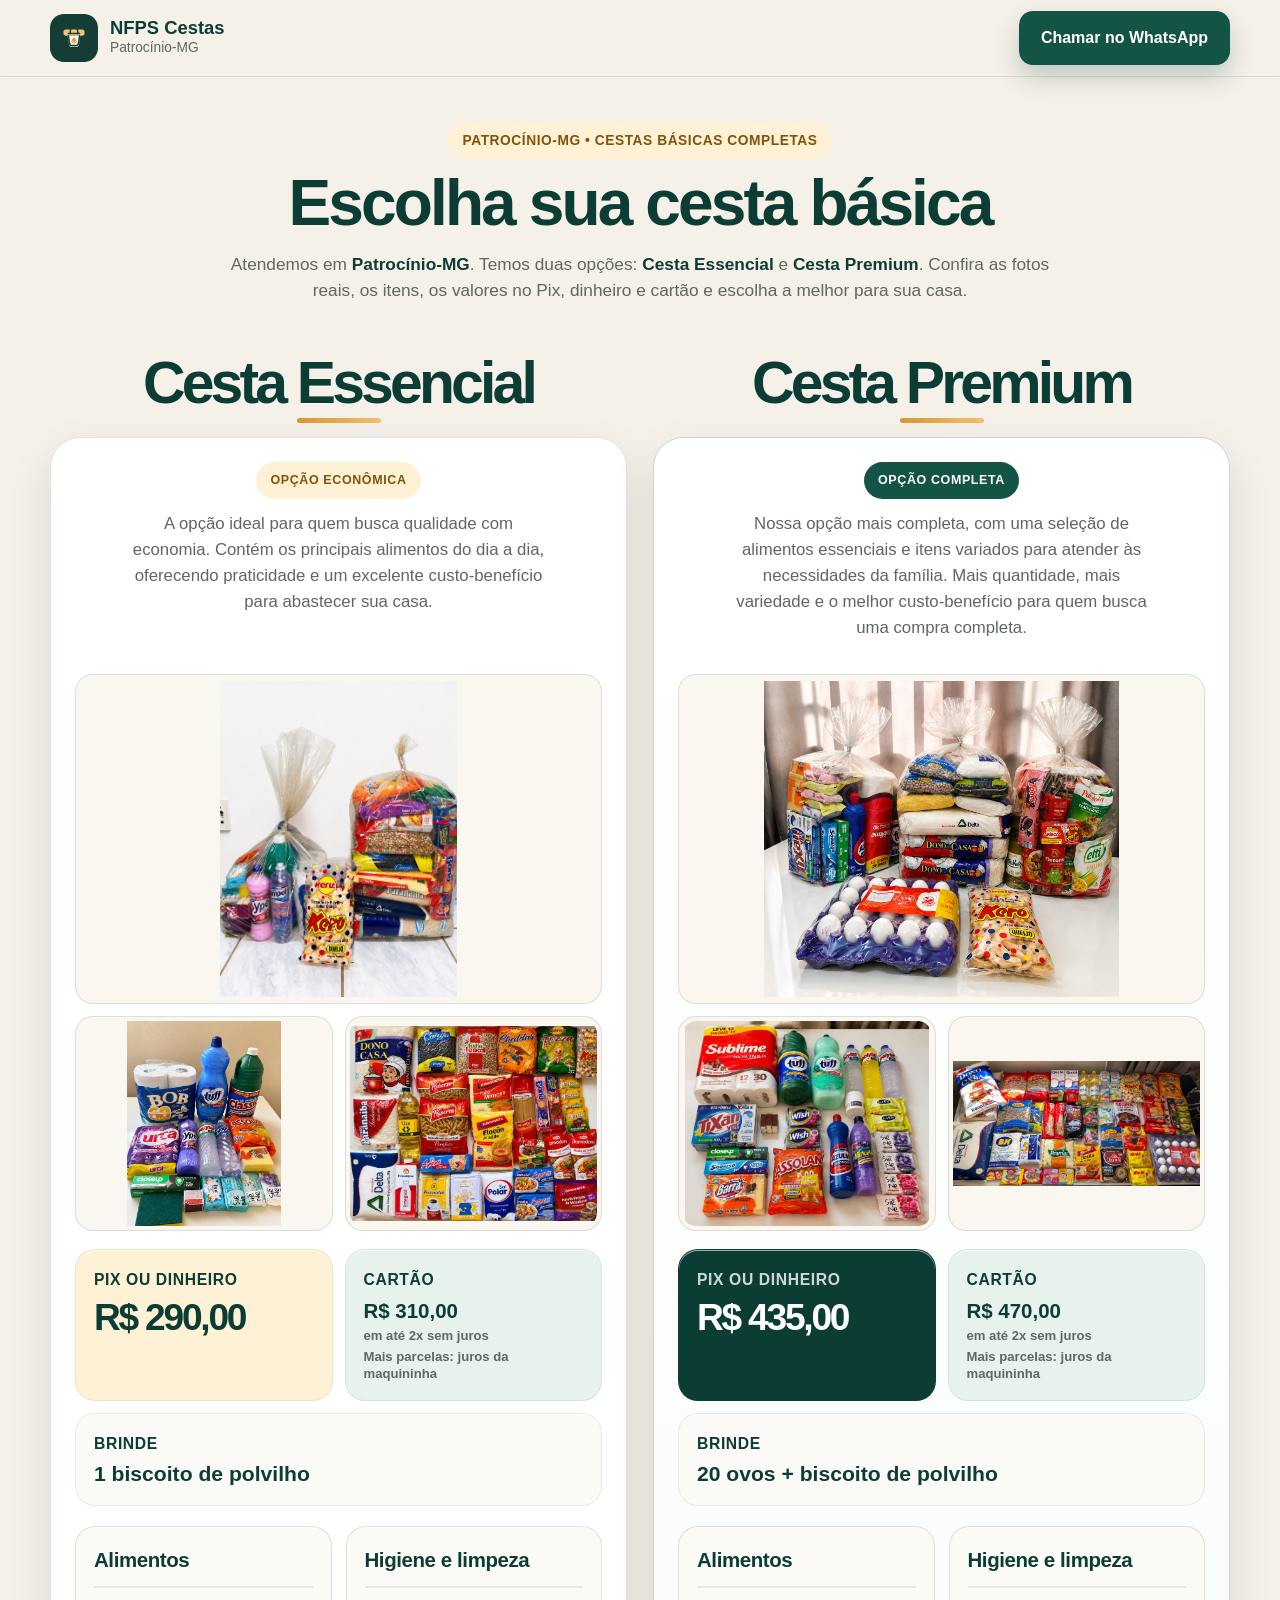
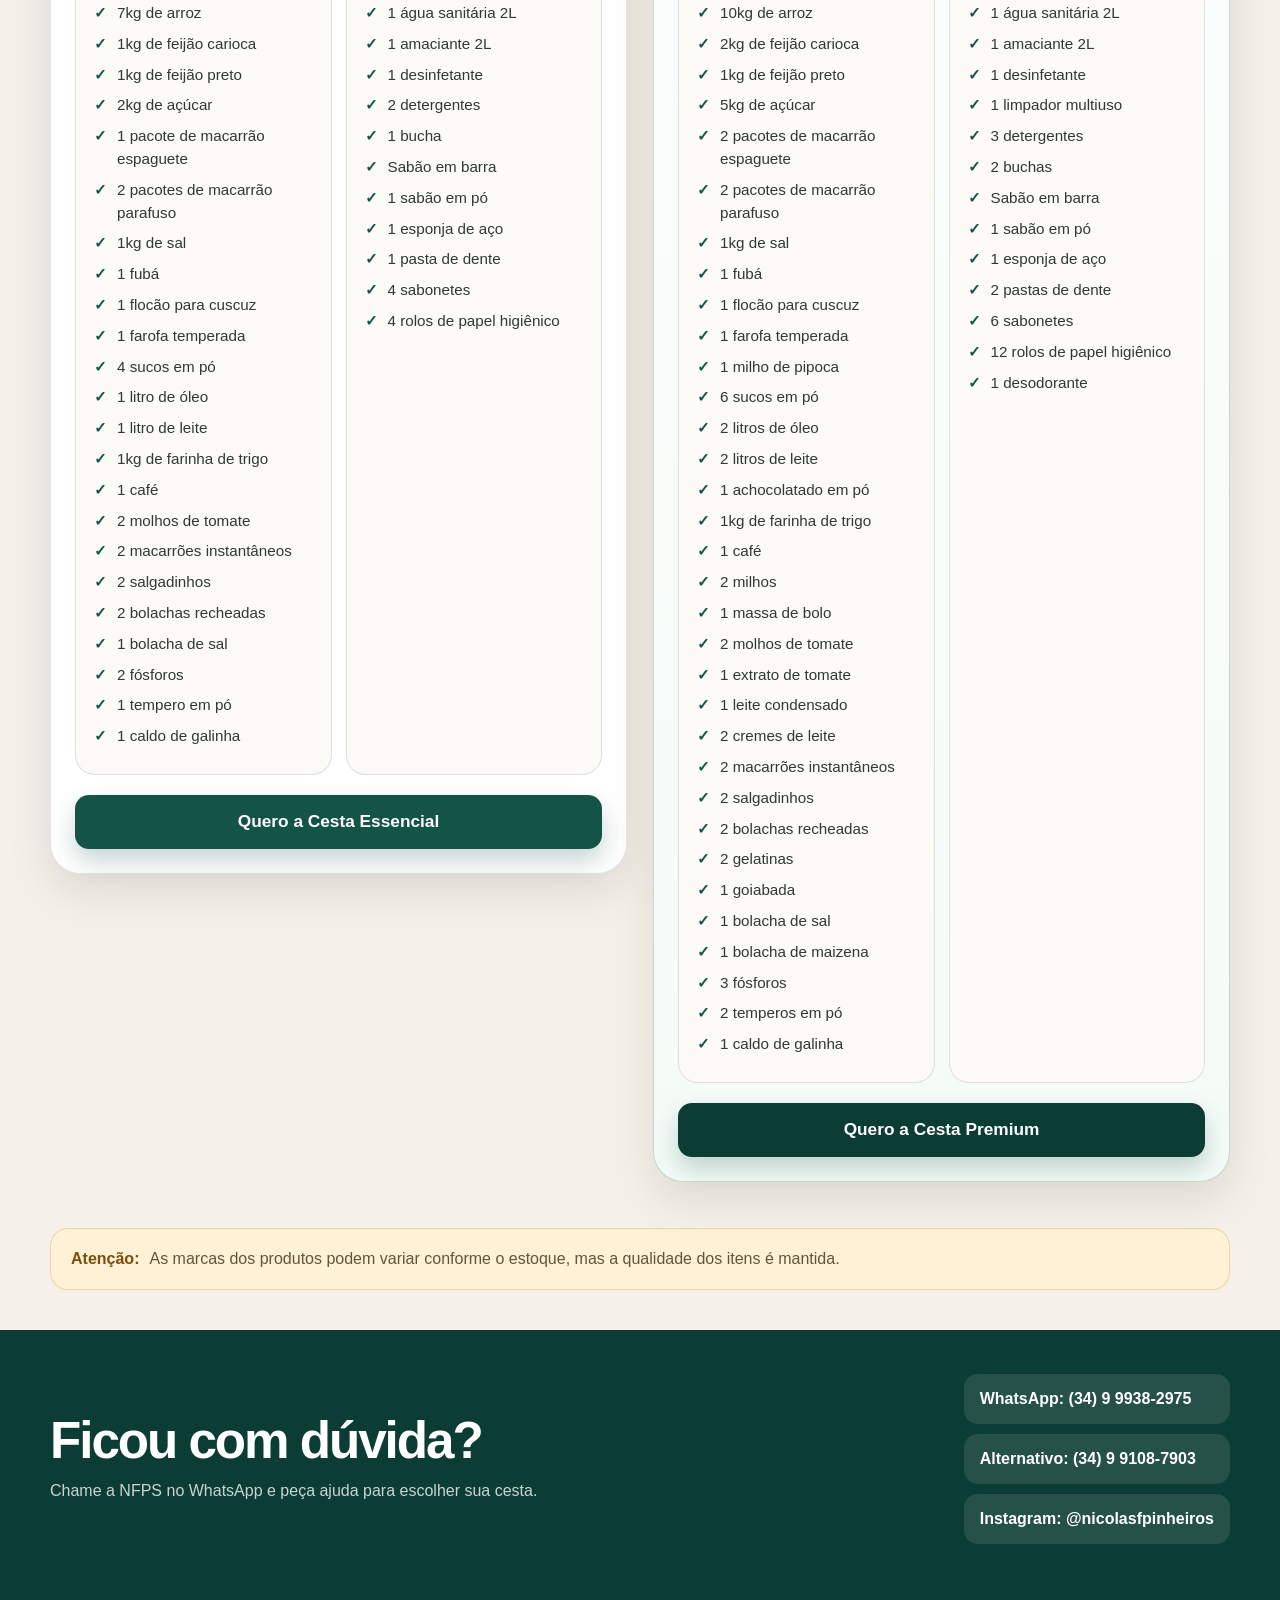
==== commit 4d86febc: "Add files via upload" ====
--- a/index.html
+++ b/index.html
@@ -41,6 +41,7 @@
         <div class="card-title-row">
           <div>
             <span class="label">Opção econômica</span>
+            <p class="basket-description">A opção ideal para quem busca qualidade com economia. Contém os principais alimentos do dia a dia, oferecendo praticidade e um excelente custo-benefício para abastecer sua casa.</p>
           </div>
         </div>
 
@@ -127,6 +128,7 @@
         <div class="card-title-row">
           <div>
             <span class="label dark">Opção completa</span>
+            <p class="basket-description">Nossa opção mais completa, com uma seleção de alimentos essenciais e itens variados para atender às necessidades da família. Mais quantidade, mais variedade e o melhor custo-benefício para quem busca uma compra completa.</p>
           </div>
         </div>
 
--- a/style.css
+++ b/style.css
@@ -182,8 +182,8 @@
   color: var(--muted);
   font-size: 1.05rem;
   line-height: 1.55;
-  max-width: 37ch;
-  min-height: 4.8em;
+  max-width: 46ch;
+  min-height: 8.4em;
 }
 .basket-card p {
   margin: 10px 0 0;
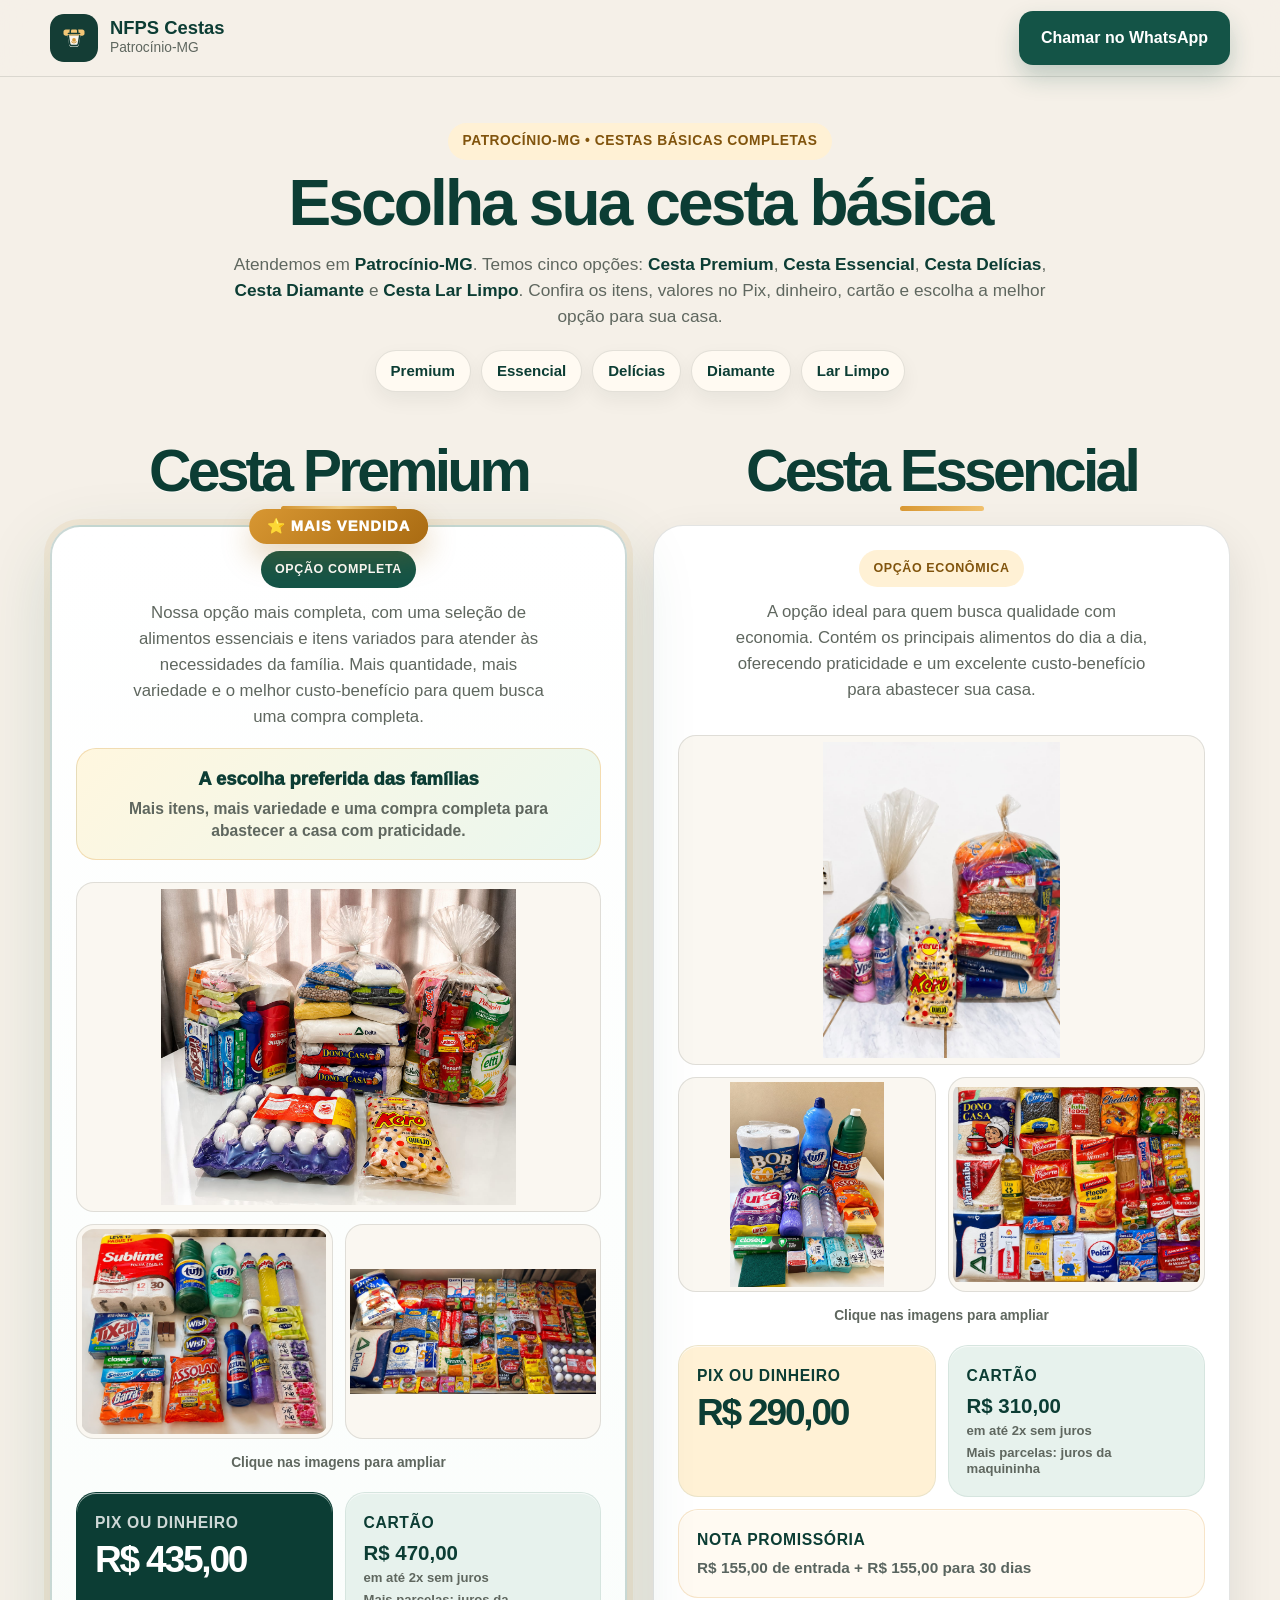
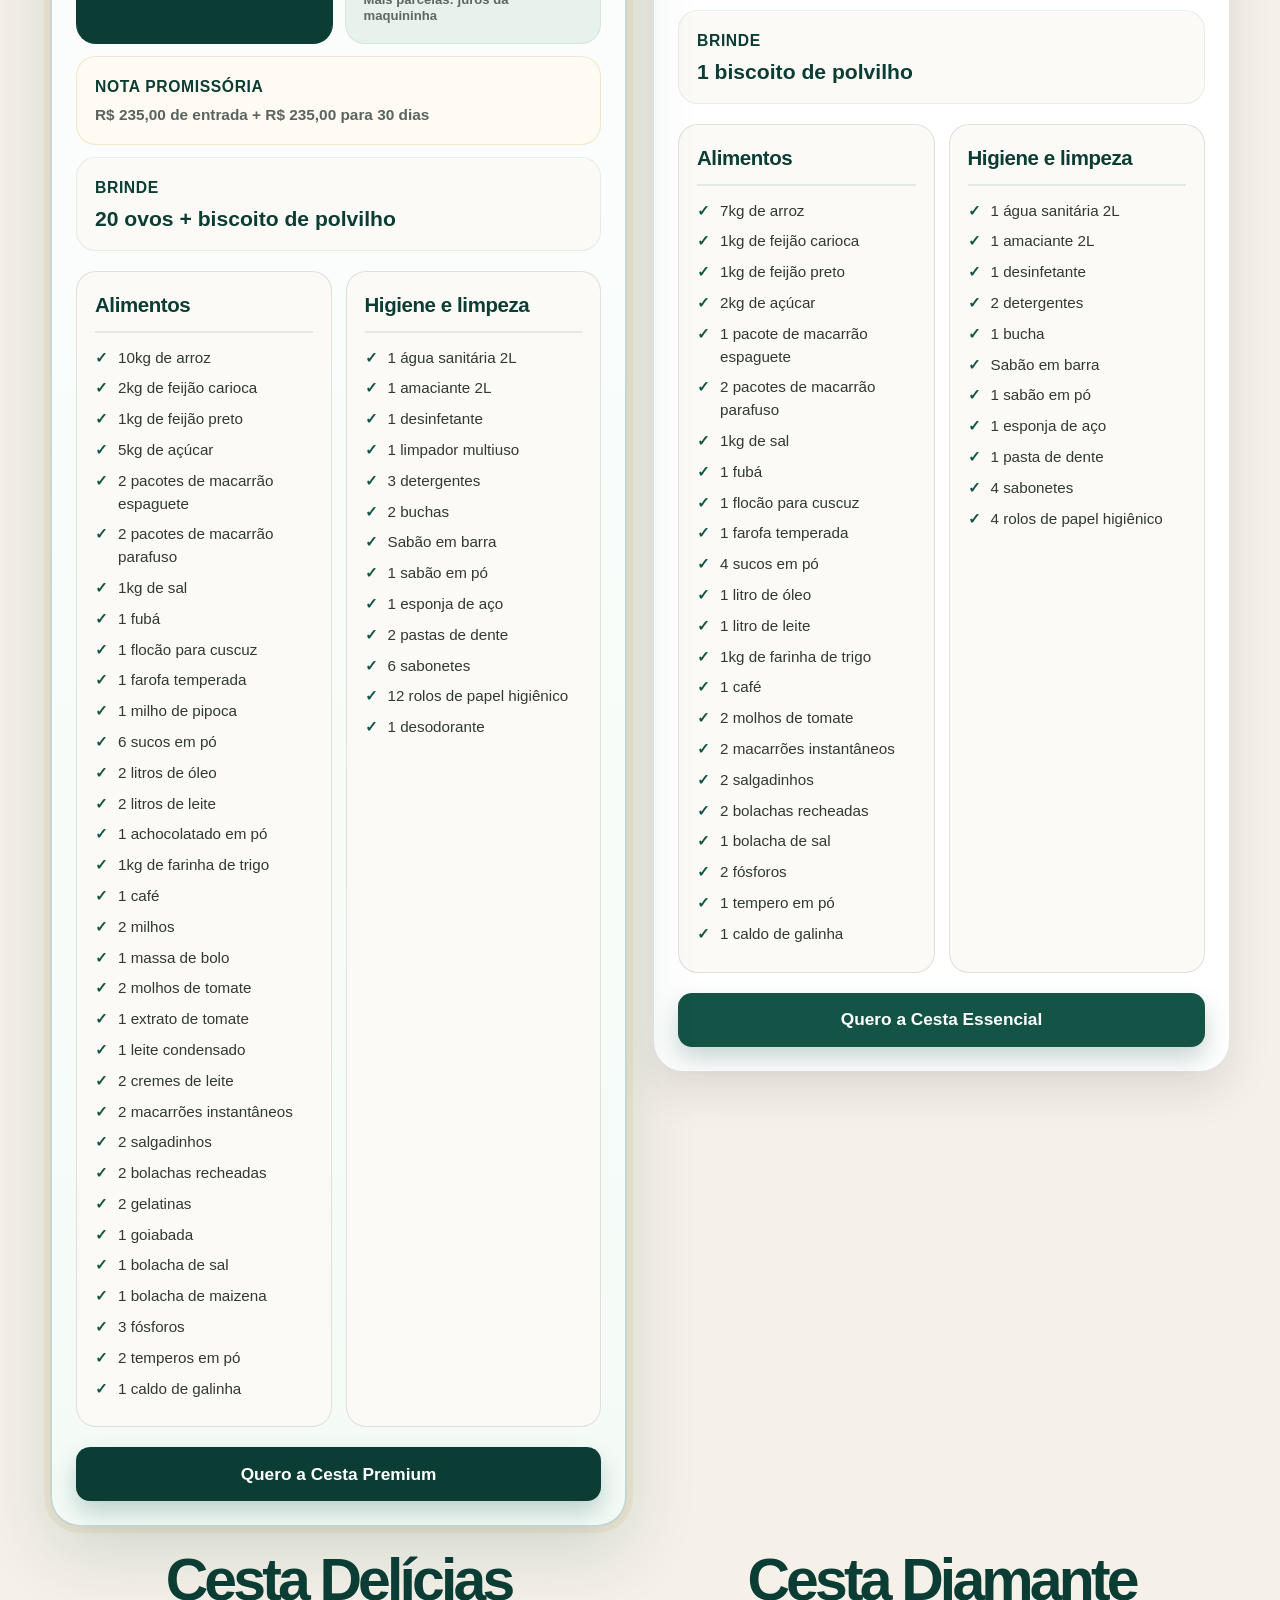
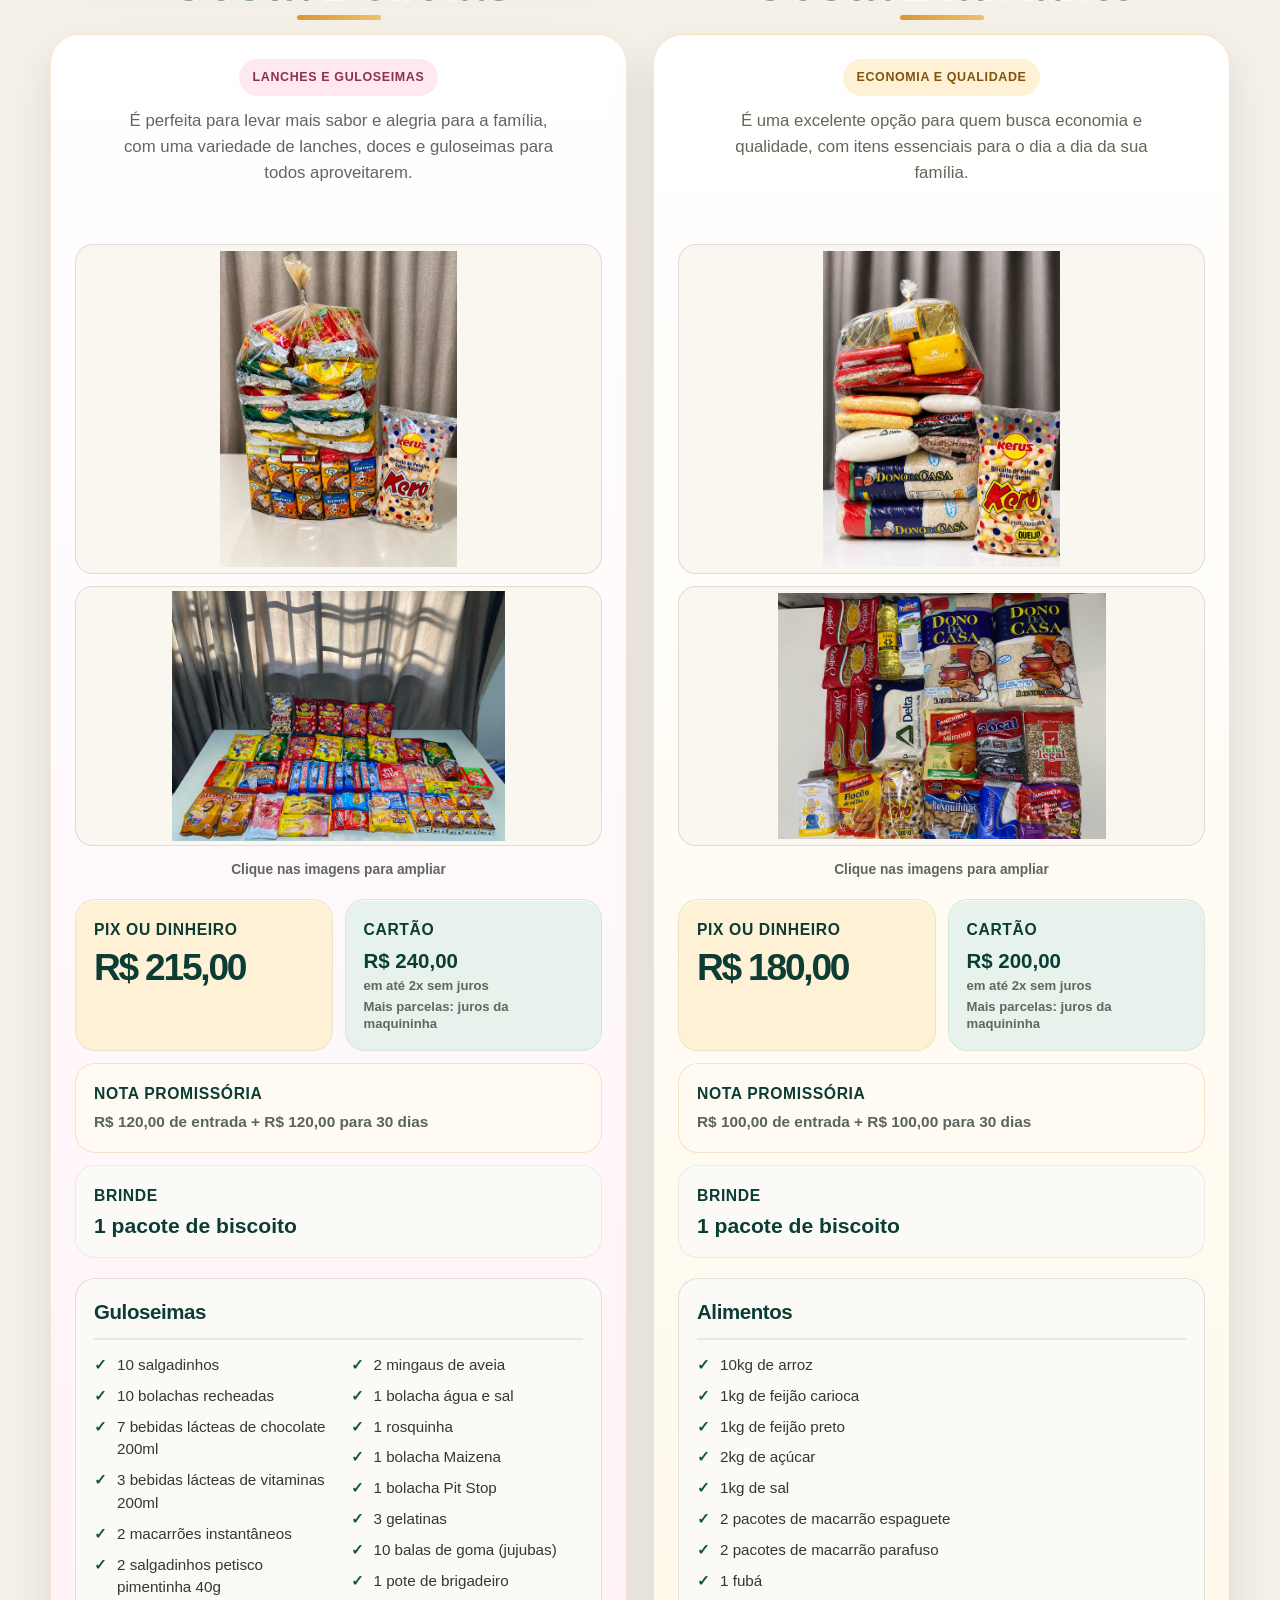
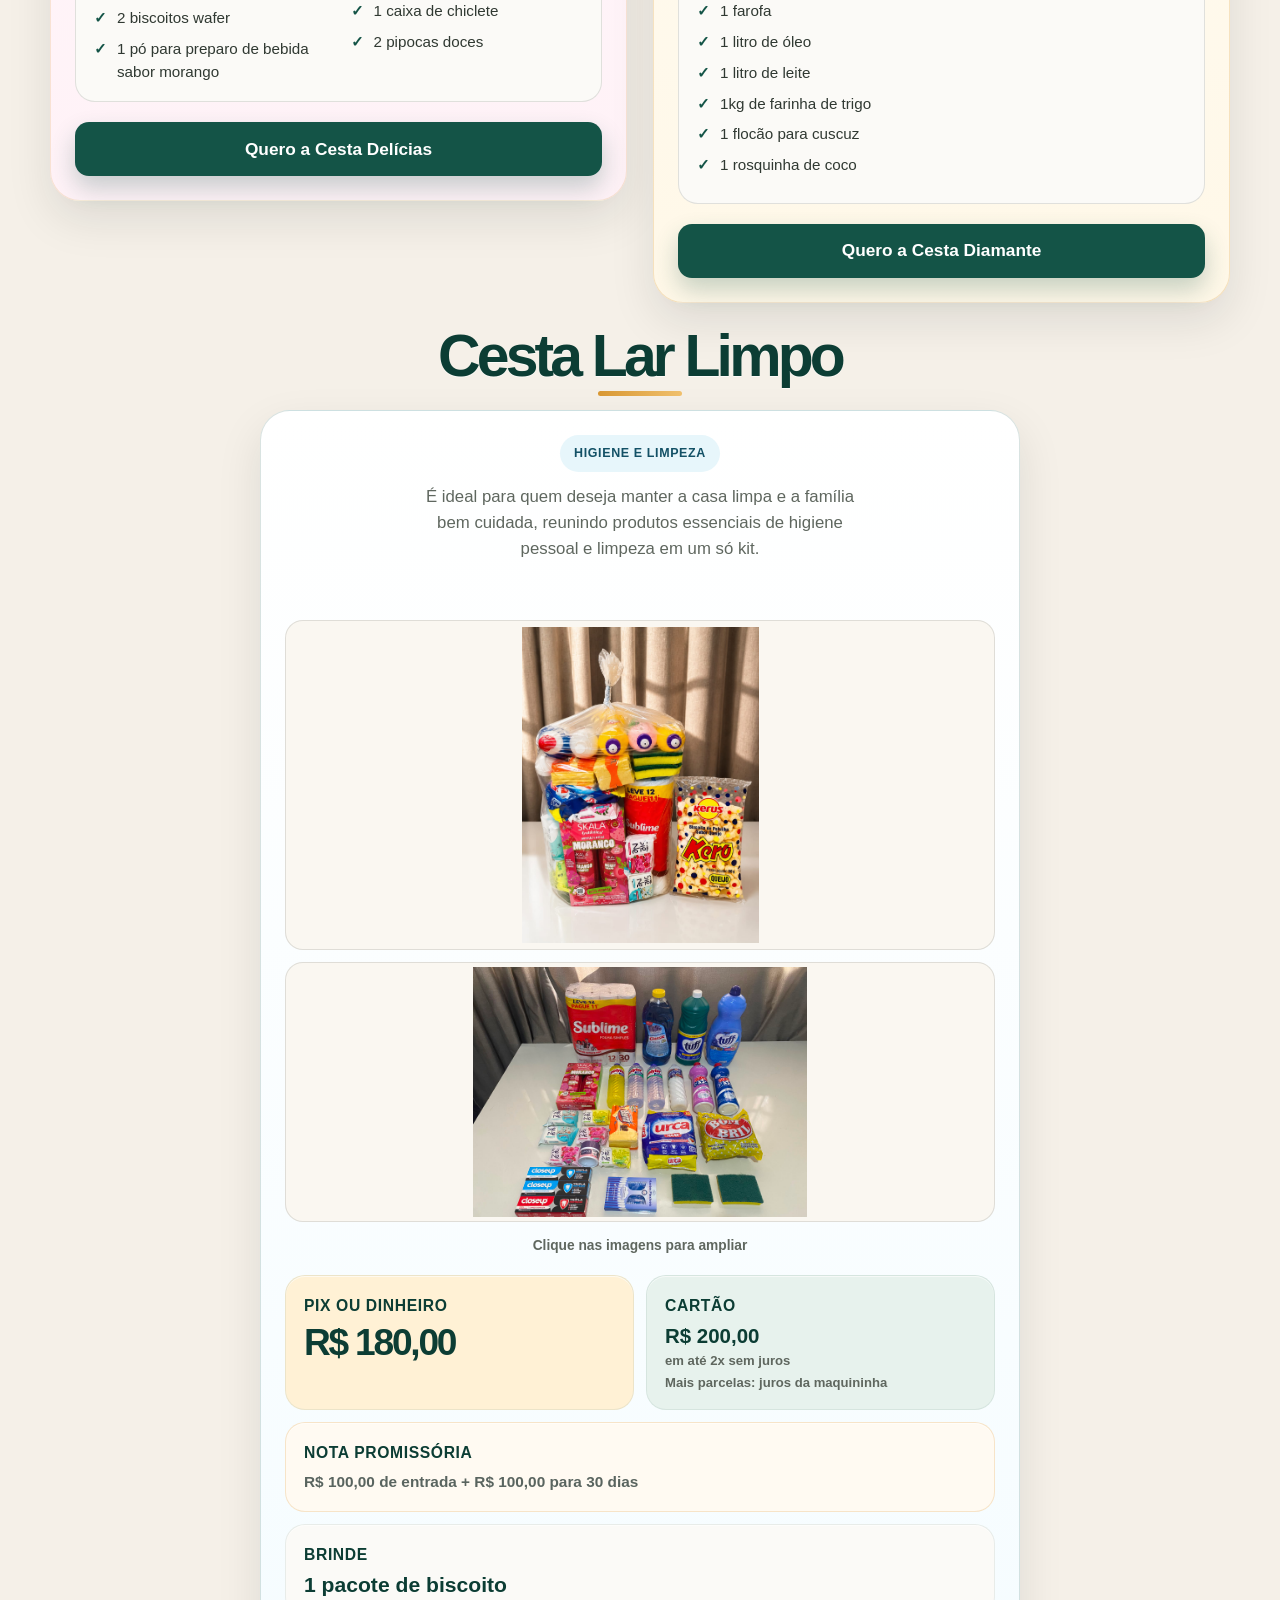
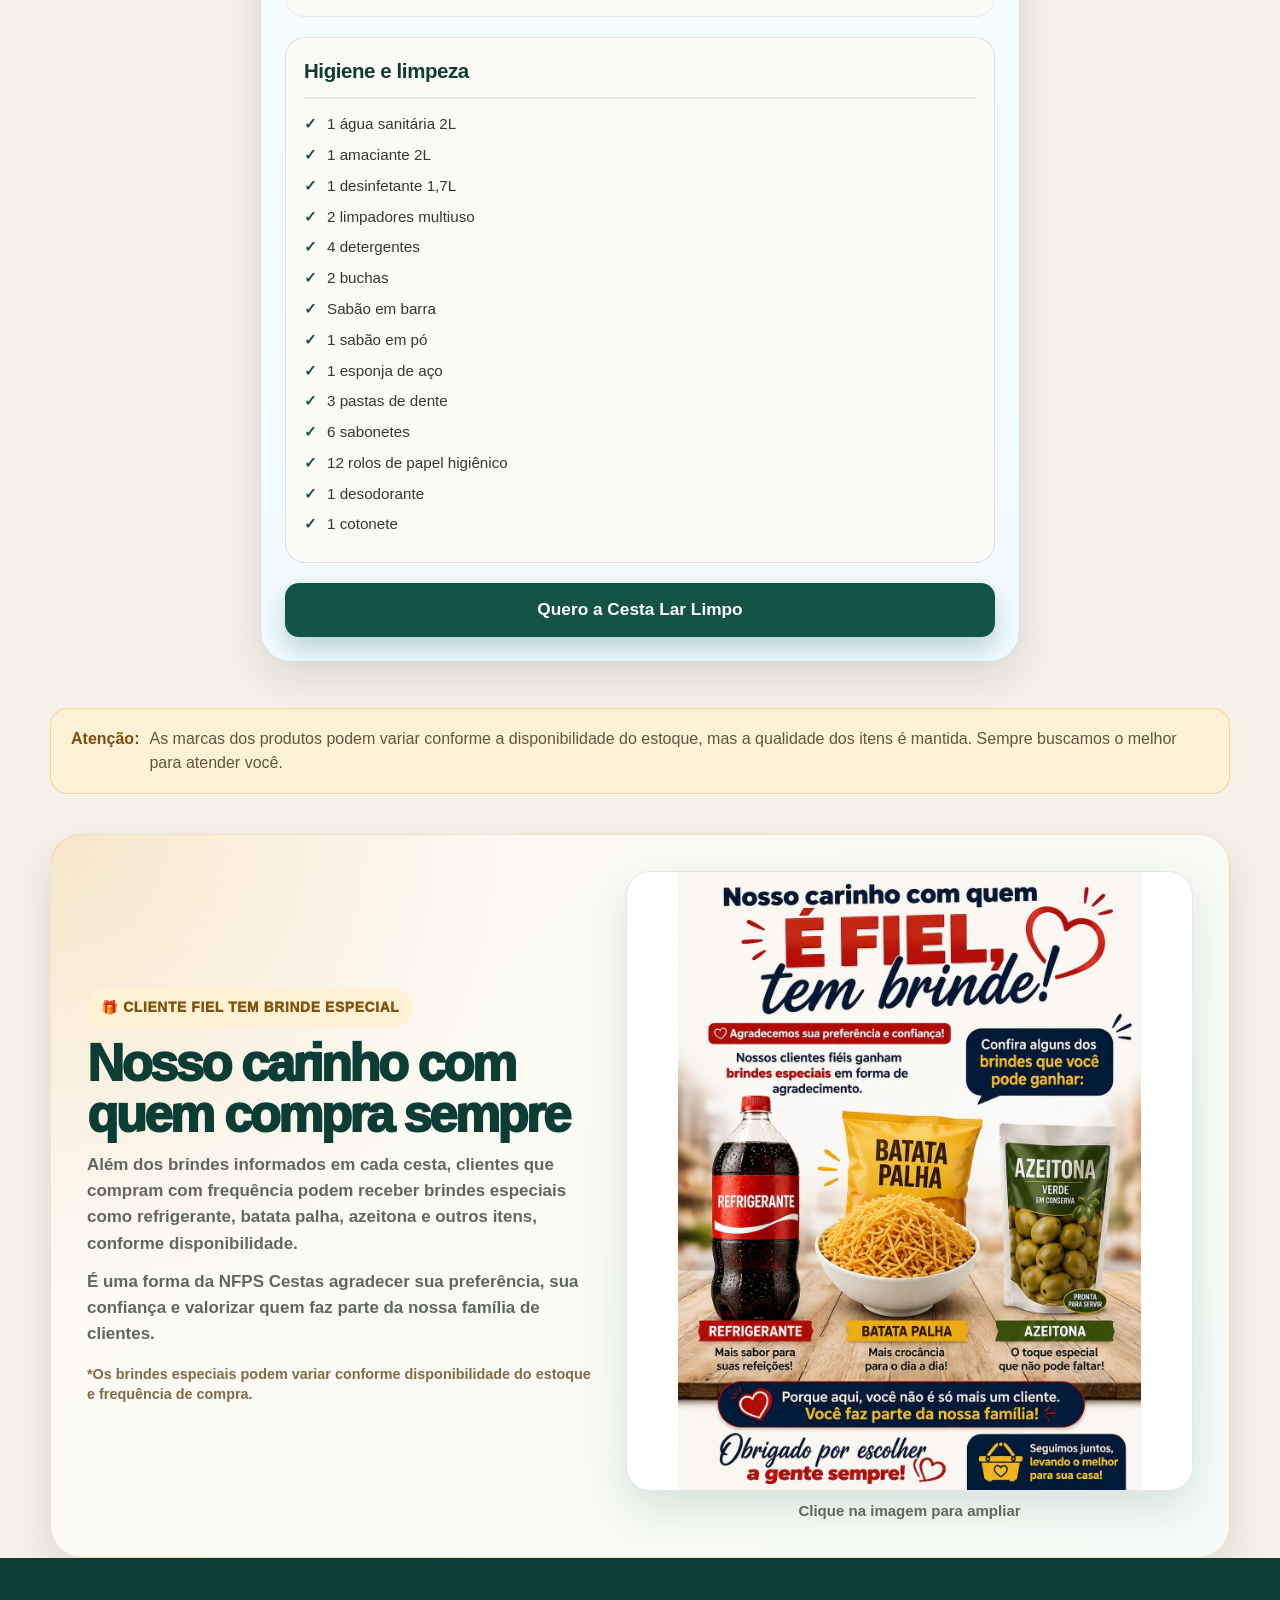
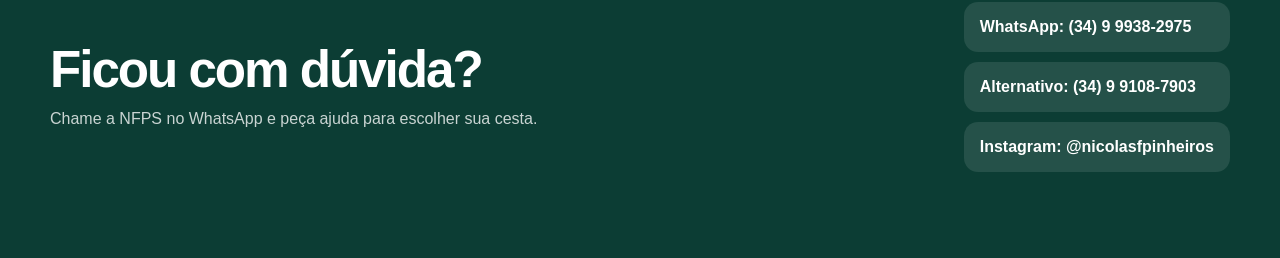
==== commit ad600bc8: "Add files via upload" ====
--- a/index.html
+++ b/index.html
@@ -3,8 +3,8 @@
 <head>
   <meta charset="utf-8" />
   <meta name="viewport" content="width=device-width, initial-scale=1" />
-  <title>NFPS Cestas | Cesta Essencial e Cesta Premium</title>
-  <meta name="description" content="NFPS Cestas: escolha entre Cesta Essencial e Cesta Premium. Veja fotos reais, itens, valores, formas de pagamento e peça pelo WhatsApp." />
+  <title>NFPS Cestas | Cestas básicas em Patrocínio-MG</title>
+  <meta name="description" content="NFPS Cestas em Patrocínio-MG: escolha entre Cesta Essencial, Premium, Diamante, Lar Limpo e Delícias. Veja itens, valores, formas de pagamento e peça pelo WhatsApp." />
   <link rel="icon" href="assets/logo-nfps.svg" type="image/svg+xml" />
   <link rel="stylesheet" href="style.css" />
 </head>
@@ -30,107 +30,33 @@
       <div class="container intro-content">
         <p class="kicker">Patrocínio-MG • Cestas básicas completas</p>
         <h1>Escolha sua cesta básica</h1>
-        <p class="intro-text">Atendemos em <strong>Patrocínio-MG</strong>. Temos duas opções: <strong>Cesta Essencial</strong> e <strong>Cesta Premium</strong>. Confira as fotos reais, os itens, os valores no Pix, dinheiro e cartão e escolha a melhor para sua casa.</p>
+        <p class="intro-text">Atendemos em <strong>Patrocínio-MG</strong>. Temos cinco opções: <strong>Cesta Premium</strong>, <strong>Cesta Essencial</strong>, <strong>Cesta Delícias</strong>, <strong>Cesta Diamante</strong> e <strong>Cesta Lar Limpo</strong>. Confira os itens, valores no Pix, dinheiro, cartão e escolha a melhor opção para sua casa.</p>
+        <div class="quick-links" aria-label="Ir para uma cesta">
+          <a href="#premium">Premium</a>
+          <a href="#essencial">Essencial</a>
+          <a href="#delicias">Delícias</a>
+          <a href="#diamante">Diamante</a>
+          <a href="#lar-limpo">Lar Limpo</a>
+        </div>
       </div>
     </section>
 
     <section class="container products" aria-label="Modelos de cestas básicas">
       <div class="model-column">
-        <h2 class="model-heading">Cesta Essencial</h2>
-        <article class="basket-card essential" id="essencial">
-        <div class="card-title-row">
-          <div>
-            <span class="label">Opção econômica</span>
-            <p class="basket-description">A opção ideal para quem busca qualidade com economia. Contém os principais alimentos do dia a dia, oferecendo praticidade e um excelente custo-benefício para abastecer sua casa.</p>
-          </div>
-        </div>
-
-        <div class="photo-grid">
-          <img class="main-photo" src="assets/essencial-foto-3.jpg" alt="Foto real da Cesta Essencial montada" />
-          <img class="detail-photo detail-cleaning" src="assets/essencial-foto-1.jpg" alt="Foto real dos itens de limpeza da Cesta Essencial" />
-          <img class="detail-photo detail-food landscape-photo" src="assets/essencial-foto-2-rot.jpg" alt="Foto real dos alimentos da Cesta Essencial" />
-        </div>
-
-        <div class="purchase-box">
-          <div class="purchase-item highlight">
-            <span>Pix ou dinheiro</span>
-            <strong>R$ 290,00</strong>
-          </div>
-          <div class="purchase-item">
-            <span>Cartão</span>
-            <strong>R$ 310,00</strong>
-            <small>em até 2x sem juros</small>
-            <small>Mais parcelas: juros da maquininha</small>
-          </div>
-          <div class="purchase-item gift">
-            <span>Brinde</span>
-            <strong>1 biscoito de polvilho</strong>
-          </div>
-        </div>
-
-        <div class="items-area">
-          <div class="items-box">
-            <h3>Alimentos</h3>
-            <ul>
-              <li>7kg de arroz</li>
-              <li>1kg de feijão carioca</li>
-              <li>1kg de feijão preto</li>
-              <li>2kg de açúcar</li>
-              <li>1 pacote de macarrão espaguete</li>
-              <li>2 pacotes de macarrão parafuso</li>
-              <li>1kg de sal</li>
-              <li>1 fubá</li>
-              <li>1 flocão para cuscuz</li>
-              <li>1 farofa temperada</li>
-              <li>4 sucos em pó</li>
-              <li>1 litro de óleo</li>
-              <li>1 litro de leite</li>
-              <li>1kg de farinha de trigo</li>
-              <li>1 café</li>
-              <li>2 molhos de tomate</li>
-              <li>2 macarrões instantâneos</li>
-              <li>2 salgadinhos</li>
-              <li>2 bolachas recheadas</li>
-              <li>1 bolacha de sal</li>
-              <li>2 fósforos</li>
-              <li>1 tempero em pó</li>
-              <li>1 caldo de galinha</li>
-            </ul>
-          </div>
-
-          <div class="items-box">
-            <h3>Higiene e limpeza</h3>
-            <ul>
-              <li>1 água sanitária 2L</li>
-              <li>1 amaciante 2L</li>
-              <li>1 desinfetante</li>
-              <li>2 detergentes</li>
-              <li>1 bucha</li>
-              <li>Sabão em barra</li>
-              <li>1 sabão em pó</li>
-              <li>1 esponja de aço</li>
-              <li>1 pasta de dente</li>
-              <li>4 sabonetes</li>
-              <li>4 rolos de papel higiênico</li>
-            </ul>
-          </div>
-        </div>
-
-        <a class="order-button" href="https://wa.me/5534999382975?text=Ol%C3%A1%2C%20quero%20pedir%20a%20Cesta%20Essencial.%20Poderia%20me%20passar%20mais%20informa%C3%A7%C3%B5es%3F" target="_blank" rel="noopener">
-          Quero a Cesta Essencial
-        </a>
-      </article>
-      </div>
-
-      <div class="model-column">
-        <h2 class="model-heading">Cesta Premium</h2>
-        <article class="basket-card premium" id="premium">
-        <div class="card-title-row">
-          <div>
-            <span class="label dark">Opção completa</span>
-            <p class="basket-description">Nossa opção mais completa, com uma seleção de alimentos essenciais e itens variados para atender às necessidades da família. Mais quantidade, mais variedade e o melhor custo-benefício para quem busca uma compra completa.</p>
-          </div>
-        </div>
+        <h2 class="model-heading featured-heading">Cesta Premium</h2>
+        <article class="basket-card premium featured-card" id="premium">
+          <div class="popular-ribbon">⭐ Mais vendida</div>
+          <div class="card-title-row">
+            <div>
+              <span class="label dark">Opção completa</span>
+              <p class="basket-description">Nossa opção mais completa, com uma seleção de alimentos essenciais e itens variados para atender às necessidades da família. Mais quantidade, mais variedade e o melhor custo-benefício para quem busca uma compra completa.</p>
+            </div>
+          </div>
+
+          <div class="premium-callout">
+            <strong>A escolha preferida das famílias</strong>
+            <span>Mais itens, mais variedade e uma compra completa para abastecer a casa com praticidade.</span>
+          </div>
 
         <div class="photo-grid">
           <img class="main-photo" src="assets/premium-foto-1.jpg" alt="Foto real da Cesta Premium montada" />
@@ -148,6 +74,10 @@
             <strong>R$ 470,00</strong>
             <small>em até 2x sem juros</small>
             <small>Mais parcelas: juros da maquininha</small>
+          </div>
+          <div class="purchase-item note">
+            <span>Nota promissória</span>
+            <strong>R$ 235,00 de entrada + R$ 235,00 para 30 dias</strong>
           </div>
           <div class="purchase-item gift">
             <span>Brinde</span>
@@ -194,7 +124,6 @@
               <li>1 caldo de galinha</li>
             </ul>
           </div>
-
           <div class="items-box">
             <h3>Higiene e limpeza</h3>
             <ul>
@@ -215,16 +144,318 @@
           </div>
         </div>
 
-        <a class="order-button premium-button" href="https://wa.me/5534999382975?text=Ol%C3%A1%2C%20quero%20pedir%20a%20Cesta%20Premium.%20Poderia%20me%20passar%20mais%20informa%C3%A7%C3%B5es%3F" target="_blank" rel="noopener">
-          Quero a Cesta Premium
-        </a>
-      </article>
+          <a class="order-button premium-button" href="https://wa.me/5534999382975?text=Ol%C3%A1%2C%20quero%20pedir%20a%20Cesta%20Premium.%20Poderia%20me%20passar%20mais%20informa%C3%A7%C3%B5es%3F" target="_blank" rel="noopener">
+            Quero a Cesta Premium
+          </a>
+        </article>
+      </div>
+
+      <div class="model-column">
+        <h2 class="model-heading">Cesta Essencial</h2>
+        <article class="basket-card essential" id="essencial">
+          <div class="card-title-row">
+            <div>
+              <span class="label">Opção econômica</span>
+              <p class="basket-description">A opção ideal para quem busca qualidade com economia. Contém os principais alimentos do dia a dia, oferecendo praticidade e um excelente custo-benefício para abastecer sua casa.</p>
+            </div>
+          </div>
+
+        <div class="photo-grid">
+          <img class="main-photo" src="assets/essencial-foto-3.jpg" alt="Foto real da Cesta Essencial montada" />
+          <img class="detail-photo detail-cleaning" src="assets/essencial-foto-1.jpg" alt="Foto real dos itens de limpeza da Cesta Essencial" />
+          <img class="detail-photo detail-food landscape-photo" src="assets/essencial-foto-2-rot.jpg" alt="Foto real dos alimentos da Cesta Essencial" />
+        </div>
+
+        <div class="purchase-box">
+          <div class="purchase-item highlight">
+            <span>Pix ou dinheiro</span>
+            <strong>R$ 290,00</strong>
+          </div>
+          <div class="purchase-item">
+            <span>Cartão</span>
+            <strong>R$ 310,00</strong>
+            <small>em até 2x sem juros</small>
+            <small>Mais parcelas: juros da maquininha</small>
+          </div>
+          <div class="purchase-item note">
+            <span>Nota promissória</span>
+            <strong>R$ 155,00 de entrada + R$ 155,00 para 30 dias</strong>
+          </div>
+          <div class="purchase-item gift">
+            <span>Brinde</span>
+            <strong>1 biscoito de polvilho</strong>
+          </div>
+        </div>
+
+        <div class="items-area">
+          <div class="items-box">
+            <h3>Alimentos</h3>
+            <ul>
+              <li>7kg de arroz</li>
+              <li>1kg de feijão carioca</li>
+              <li>1kg de feijão preto</li>
+              <li>2kg de açúcar</li>
+              <li>1 pacote de macarrão espaguete</li>
+              <li>2 pacotes de macarrão parafuso</li>
+              <li>1kg de sal</li>
+              <li>1 fubá</li>
+              <li>1 flocão para cuscuz</li>
+              <li>1 farofa temperada</li>
+              <li>4 sucos em pó</li>
+              <li>1 litro de óleo</li>
+              <li>1 litro de leite</li>
+              <li>1kg de farinha de trigo</li>
+              <li>1 café</li>
+              <li>2 molhos de tomate</li>
+              <li>2 macarrões instantâneos</li>
+              <li>2 salgadinhos</li>
+              <li>2 bolachas recheadas</li>
+              <li>1 bolacha de sal</li>
+              <li>2 fósforos</li>
+              <li>1 tempero em pó</li>
+              <li>1 caldo de galinha</li>
+            </ul>
+          </div>
+          <div class="items-box">
+            <h3>Higiene e limpeza</h3>
+            <ul>
+              <li>1 água sanitária 2L</li>
+              <li>1 amaciante 2L</li>
+              <li>1 desinfetante</li>
+              <li>2 detergentes</li>
+              <li>1 bucha</li>
+              <li>Sabão em barra</li>
+              <li>1 sabão em pó</li>
+              <li>1 esponja de aço</li>
+              <li>1 pasta de dente</li>
+              <li>4 sabonetes</li>
+              <li>4 rolos de papel higiênico</li>
+            </ul>
+          </div>
+        </div>
+
+          <a class="order-button" href="https://wa.me/5534999382975?text=Ol%C3%A1%2C%20quero%20pedir%20a%20Cesta%20Essencial.%20Poderia%20me%20passar%20mais%20informa%C3%A7%C3%B5es%3F" target="_blank" rel="noopener">
+            Quero a Cesta Essencial
+          </a>
+        </article>
+      </div>
+
+      <div class="model-column">
+        <h2 class="model-heading">Cesta Delícias</h2>
+        <article class="basket-card sweet" id="delicias">
+          <div class="card-title-row">
+            <div>
+              <span class="label sweet-label">Lanches e guloseimas</span>
+              <p class="basket-description">É perfeita para levar mais sabor e alegria para a família, com uma variedade de lanches, doces e guloseimas para todos aproveitarem.</p>
+            </div>
+          </div>
+
+        <div class="photo-grid photo-grid-two">
+          <img class="main-photo" src="assets/delicias-foto-1.jpg" alt="Foto real da Cesta Delícias montada com os lanches e o brinde" />
+          <img class="detail-photo landscape-photo full-span" src="assets/delicias-foto-2.jpg" alt="Foto real dos itens e guloseimas da Cesta Delícias" />
+        </div>
+
+        <div class="purchase-box">
+          <div class="purchase-item highlight">
+            <span>Pix ou dinheiro</span>
+            <strong>R$ 215,00</strong>
+          </div>
+          <div class="purchase-item">
+            <span>Cartão</span>
+            <strong>R$ 240,00</strong>
+            <small>em até 2x sem juros</small>
+            <small>Mais parcelas: juros da maquininha</small>
+          </div>
+          <div class="purchase-item note">
+            <span>Nota promissória</span>
+            <strong>R$ 120,00 de entrada + R$ 120,00 para 30 dias</strong>
+          </div>
+          <div class="purchase-item gift">
+            <span>Brinde</span>
+            <strong>1 pacote de biscoito</strong>
+          </div>
+        </div>
+
+        <div class="items-area single">
+          <div class="items-box">
+            <h3>Guloseimas</h3>
+            <ul class="two-columns">
+              <li>10 salgadinhos</li>
+              <li>10 bolachas recheadas</li>
+              <li>7 bebidas lácteas de chocolate 200ml</li>
+              <li>3 bebidas lácteas de vitaminas 200ml</li>
+              <li>2 macarrões instantâneos</li>
+              <li>2 salgadinhos petisco pimentinha 40g</li>
+              <li>2 biscoitos wafer</li>
+              <li>1 pó para preparo de bebida sabor morango</li>
+              <li>2 mingaus de aveia</li>
+              <li>1 bolacha água e sal</li>
+              <li>1 rosquinha</li>
+              <li>1 bolacha Maizena</li>
+              <li>1 bolacha Pit Stop</li>
+              <li>3 gelatinas</li>
+              <li>10 balas de goma (jujubas)</li>
+              <li>1 pote de brigadeiro</li>
+              <li>1 caixa de chiclete</li>
+              <li>2 pipocas doces</li>
+            </ul>
+          </div>
+        </div>
+
+          <a class="order-button" href="https://wa.me/5534999382975?text=Ol%C3%A1%2C%20quero%20pedir%20a%20Cesta%20Del%C3%ADcias.%20Poderia%20me%20passar%20mais%20informa%C3%A7%C3%B5es%3F" target="_blank" rel="noopener">
+            Quero a Cesta Delícias
+          </a>
+        </article>
+      </div>
+
+      <div class="model-column">
+        <h2 class="model-heading">Cesta Diamante</h2>
+        <article class="basket-card diamond" id="diamante">
+          <div class="card-title-row">
+            <div>
+              <span class="label gold">Economia e qualidade</span>
+              <p class="basket-description">É uma excelente opção para quem busca economia e qualidade, com itens essenciais para o dia a dia da sua família.</p>
+            </div>
+          </div>
+
+        <div class="photo-grid diamante-photos">
+          <img class="main-photo" src="assets/diamante-foto-1.jpg" alt="Foto real da Cesta Diamante montada" />
+          <img class="detail-photo wide-photo landscape-photo" src="assets/diamante-foto-2.jpg" alt="Foto real dos itens da Cesta Diamante" />
+        </div>
+
+        <div class="purchase-box">
+          <div class="purchase-item highlight">
+            <span>Pix ou dinheiro</span>
+            <strong>R$ 180,00</strong>
+          </div>
+          <div class="purchase-item">
+            <span>Cartão</span>
+            <strong>R$ 200,00</strong>
+            <small>em até 2x sem juros</small>
+            <small>Mais parcelas: juros da maquininha</small>
+          </div>
+          <div class="purchase-item note">
+            <span>Nota promissória</span>
+            <strong>R$ 100,00 de entrada + R$ 100,00 para 30 dias</strong>
+          </div>
+          <div class="purchase-item gift">
+            <span>Brinde</span>
+            <strong>1 pacote de biscoito</strong>
+          </div>
+        </div>
+
+        <div class="items-area single">
+          <div class="items-box">
+            <h3>Alimentos</h3>
+            <ul>
+              <li>10kg de arroz</li>
+              <li>1kg de feijão carioca</li>
+              <li>1kg de feijão preto</li>
+              <li>2kg de açúcar</li>
+              <li>1kg de sal</li>
+              <li>2 pacotes de macarrão espaguete</li>
+              <li>2 pacotes de macarrão parafuso</li>
+              <li>1 fubá</li>
+              <li>1 farofa</li>
+              <li>1 litro de óleo</li>
+              <li>1 litro de leite</li>
+              <li>1kg de farinha de trigo</li>
+              <li>1 flocão para cuscuz</li>
+              <li>1 rosquinha de coco</li>
+            </ul>
+          </div>
+        </div>
+
+          <a class="order-button" href="https://wa.me/5534999382975?text=Ol%C3%A1%2C%20quero%20pedir%20a%20Cesta%20Diamante.%20Poderia%20me%20passar%20mais%20informa%C3%A7%C3%B5es%3F" target="_blank" rel="noopener">
+            Quero a Cesta Diamante
+          </a>
+        </article>
+      </div>
+
+      <div class="model-column">
+        <h2 class="model-heading">Cesta Lar Limpo</h2>
+        <article class="basket-card clean" id="lar-limpo">
+          <div class="card-title-row">
+            <div>
+              <span class="label clean-label">Higiene e limpeza</span>
+              <p class="basket-description">É ideal para quem deseja manter a casa limpa e a família bem cuidada, reunindo produtos essenciais de higiene pessoal e limpeza em um só kit.</p>
+            </div>
+          </div>
+
+        <div class="photo-grid photo-grid-two">
+          <img class="main-photo" src="assets/lar-limpo-foto-2.jpg" alt="Foto real da Cesta Lar Limpo montada com os produtos e o brinde" />
+          <img class="detail-photo landscape-photo full-span" src="assets/lar-limpo-foto-1.jpg" alt="Foto real dos produtos de higiene e limpeza da Cesta Lar Limpo" />
+        </div>
+
+        <div class="purchase-box">
+          <div class="purchase-item highlight">
+            <span>Pix ou dinheiro</span>
+            <strong>R$ 180,00</strong>
+          </div>
+          <div class="purchase-item">
+            <span>Cartão</span>
+            <strong>R$ 200,00</strong>
+            <small>em até 2x sem juros</small>
+            <small>Mais parcelas: juros da maquininha</small>
+          </div>
+          <div class="purchase-item note">
+            <span>Nota promissória</span>
+            <strong>R$ 100,00 de entrada + R$ 100,00 para 30 dias</strong>
+          </div>
+          <div class="purchase-item gift">
+            <span>Brinde</span>
+            <strong>1 pacote de biscoito</strong>
+          </div>
+        </div>
+
+        <div class="items-area single">
+          <div class="items-box">
+            <h3>Higiene e limpeza</h3>
+            <ul>
+              <li>1 água sanitária 2L</li>
+              <li>1 amaciante 2L</li>
+              <li>1 desinfetante 1,7L</li>
+              <li>2 limpadores multiuso</li>
+              <li>4 detergentes</li>
+              <li>2 buchas</li>
+              <li>Sabão em barra</li>
+              <li>1 sabão em pó</li>
+              <li>1 esponja de aço</li>
+              <li>3 pastas de dente</li>
+              <li>6 sabonetes</li>
+              <li>12 rolos de papel higiênico</li>
+              <li>1 desodorante</li>
+              <li>1 cotonete</li>
+            </ul>
+          </div>
+        </div>
+
+          <a class="order-button" href="https://wa.me/5534999382975?text=Ol%C3%A1%2C%20quero%20pedir%20a%20Cesta%20Lar%20Limpo.%20Poderia%20me%20passar%20mais%20informa%C3%A7%C3%B5es%3F" target="_blank" rel="noopener">
+            Quero a Cesta Lar Limpo
+          </a>
+        </article>
       </div>
     </section>
 
     <section class="notice container">
       <strong>Atenção:</strong>
-      <p>As marcas dos produtos podem variar conforme o estoque, mas a qualidade dos itens é mantida.</p>
+      <p>As marcas dos produtos podem variar conforme a disponibilidade do estoque, mas a qualidade dos itens é mantida. Sempre buscamos o melhor para atender você.</p>
+    </section>
+
+    <section class="loyalty-section container" id="brindes-fidelidade">
+      <div class="loyalty-card">
+        <div class="loyalty-copy">
+          <span class="loyalty-kicker">🎁 Cliente fiel tem brinde especial</span>
+          <h2>Nosso carinho com quem compra sempre</h2>
+          <p>Além dos brindes informados em cada cesta, clientes que compram com frequência podem receber brindes especiais como refrigerante, batata palha, azeitona e outros itens, conforme disponibilidade.</p>
+          <p>É uma forma da NFPS Cestas agradecer sua preferência, sua confiança e valorizar quem faz parte da nossa família de clientes.</p>
+          <small>*Os brindes especiais podem variar conforme disponibilidade do estoque e frequência de compra.</small>
+        </div>
+        <figure class="loyalty-figure">
+          <img class="loyalty-image" src="assets/brindes-fidelidade.jpg" alt="Arte informando que clientes fiéis da NFPS Cestas podem ganhar brindes especiais" />
+          <figcaption>Clique na imagem para ampliar</figcaption>
+        </figure>
+      </div>
     </section>
 
     <section class="contact-final">
@@ -245,5 +476,97 @@
   <a class="mobile-fixed" href="https://wa.me/5534999382975?text=Ol%C3%A1%2C%20vim%20pelo%20site%20da%20NFPS%20Cestas%20e%20quero%20fazer%20um%20pedido." target="_blank" rel="noopener">
     Fazer pedido no WhatsApp
   </a>
+
+  <div class="image-lightbox" id="imageLightbox" aria-hidden="true">
+    <button class="lightbox-close" type="button" aria-label="Fechar imagem ampliada">×</button>
+    <div class="lightbox-stage">
+      <button class="lightbox-arrow lightbox-prev" type="button" aria-label="Imagem anterior">‹</button>
+      <img id="lightboxImage" src="" alt="" />
+      <button class="lightbox-arrow lightbox-next" type="button" aria-label="Próxima imagem">›</button>
+    </div>
+    <p id="lightboxCaption"></p>
+  </div>
+
+  <script>
+    const lightbox = document.getElementById('imageLightbox');
+    const lightboxImage = document.getElementById('lightboxImage');
+    const lightboxCaption = document.getElementById('lightboxCaption');
+    const lightboxClose = document.querySelector('.lightbox-close');
+    const lightboxPrev = document.querySelector('.lightbox-prev');
+    const lightboxNext = document.querySelector('.lightbox-next');
+    let currentGallery = [];
+    let currentIndex = 0;
+
+    function updateLightboxImage() {
+      const image = currentGallery[currentIndex];
+      if (!image) return;
+
+      lightboxImage.src = image.currentSrc || image.src;
+      lightboxImage.alt = image.alt || 'Imagem ampliada da cesta';
+      lightboxCaption.textContent = currentGallery.length > 1 ? `${currentIndex + 1} de ${currentGallery.length} — ${image.alt || 'Imagem ampliada da cesta'}` : (image.alt || 'Imagem ampliada');
+      const hasMultipleImages = currentGallery.length > 1;
+      lightboxPrev.hidden = !hasMultipleImages;
+      lightboxNext.hidden = !hasMultipleImages;
+    }
+
+    function openLightbox(image) {
+      const grid = image.closest('.photo-grid');
+      currentGallery = grid ? Array.from(grid.querySelectorAll('img')) : [image];
+      currentIndex = Math.max(0, currentGallery.indexOf(image));
+      updateLightboxImage();
+      lightbox.classList.add('active');
+      lightbox.setAttribute('aria-hidden', 'false');
+      document.body.classList.add('no-scroll');
+      lightboxClose.focus();
+    }
+
+    function closeLightbox() {
+      lightbox.classList.remove('active');
+      lightbox.setAttribute('aria-hidden', 'true');
+      document.body.classList.remove('no-scroll');
+      lightboxImage.src = '';
+      currentGallery = [];
+      currentIndex = 0;
+    }
+
+    function showPreviousImage() {
+      if (!currentGallery.length) return;
+      currentIndex = (currentIndex - 1 + currentGallery.length) % currentGallery.length;
+      updateLightboxImage();
+    }
+
+    function showNextImage() {
+      if (!currentGallery.length) return;
+      currentIndex = (currentIndex + 1) % currentGallery.length;
+      updateLightboxImage();
+    }
+
+    document.querySelectorAll('.photo-grid img, .loyalty-image').forEach((image) => {
+      image.loading = 'lazy';
+      image.setAttribute('role', 'button');
+      image.setAttribute('tabindex', '0');
+      image.setAttribute('aria-label', (image.alt || 'Imagem da cesta') + ' — clique para ampliar');
+      image.addEventListener('click', () => openLightbox(image));
+      image.addEventListener('keydown', (event) => {
+        if (event.key === 'Enter' || event.key === ' ') {
+          event.preventDefault();
+          openLightbox(image);
+        }
+      });
+    });
+
+    lightboxClose.addEventListener('click', closeLightbox);
+    lightboxPrev.addEventListener('click', showPreviousImage);
+    lightboxNext.addEventListener('click', showNextImage);
+    lightbox.addEventListener('click', (event) => {
+      if (event.target === lightbox) closeLightbox();
+    });
+    document.addEventListener('keydown', (event) => {
+      if (!lightbox.classList.contains('active')) return;
+      if (event.key === 'Escape') closeLightbox();
+      if (event.key === 'ArrowLeft') showPreviousImage();
+      if (event.key === 'ArrowRight') showNextImage();
+    });
+  </script>
 </body>
 </html>
--- a/style.css
+++ b/style.css
@@ -153,6 +153,57 @@
   background: linear-gradient(180deg, #ffffff, #f4fbf7);
   border-color: rgba(20, 84, 71, 0.22);
 }
+.featured-card {
+  position: relative;
+  border: 2px solid rgba(216, 151, 50, 0.72);
+  box-shadow: 0 24px 70px rgba(20, 84, 71, 0.16), 0 0 0 6px rgba(216, 151, 50, 0.10);
+}
+.featured-heading::after {
+  width: 116px;
+  background: linear-gradient(90deg, var(--gold), #f7d48b, var(--gold));
+}
+.popular-ribbon {
+  position: absolute;
+  top: -18px;
+  left: 50%;
+  transform: translateX(-50%);
+  z-index: 3;
+  display: inline-flex;
+  align-items: center;
+  justify-content: center;
+  padding: 10px 18px;
+  border-radius: 999px;
+  color: #fff;
+  background: linear-gradient(135deg, #d89732, #a96b12);
+  box-shadow: 0 14px 30px rgba(169, 107, 18, 0.28);
+  font-size: 0.92rem;
+  line-height: 1;
+  font-weight: 950;
+  text-transform: uppercase;
+  letter-spacing: 0.07em;
+  white-space: nowrap;
+}
+.premium-callout {
+  display: grid;
+  gap: 5px;
+  margin-top: 18px;
+  padding: 16px 18px;
+  border-radius: 20px;
+  text-align: center;
+  background: linear-gradient(135deg, #fff7df, #eaf7ef);
+  border: 1px solid rgba(216, 151, 50, 0.28);
+}
+.premium-callout strong {
+  color: var(--green-dark);
+  font-size: 1.15rem;
+  font-weight: 950;
+}
+.premium-callout span {
+  color: var(--muted);
+  font-size: 0.98rem;
+  line-height: 1.45;
+  font-weight: 700;
+}
 .card-title-row {
   display: grid;
   gap: 12px;
@@ -242,6 +293,28 @@
   border-radius: 18px;
   border: 1px solid var(--line);
 }
+.photo-grid img {
+  cursor: zoom-in;
+  transition: transform 0.2s ease, box-shadow 0.2s ease, border-color 0.2s ease;
+}
+.photo-grid img:hover,
+.photo-grid img:focus-visible {
+  transform: translateY(-2px);
+  border-color: rgba(216, 151, 50, 0.65);
+  box-shadow: 0 16px 34px rgba(20, 84, 71, 0.14);
+  outline: none;
+}
+.photo-grid::after {
+  content: "Clique nas imagens para ampliar";
+  grid-column: 1 / -1;
+  display: inline-flex;
+  justify-content: center;
+  align-items: center;
+  margin-top: 2px;
+  color: var(--muted);
+  font-size: 0.86rem;
+  font-weight: 800;
+}
 .photo-grid .main-photo {
   grid-column: 1 / -1;
   height: 330px;
@@ -268,6 +341,10 @@
 .photo-grid .detail-food {
   object-position: center center;
 }
+.photo-grid .full-span {
+  grid-column: 1 / -1;
+  height: 260px;
+}
 
 .purchase-box {
   display: grid;
@@ -409,6 +486,95 @@
 }
 .premium-button { background: var(--green-dark); }
 .premium-button:hover { background: #092f28; }
+
+
+.loyalty-section {
+  margin-top: 34px;
+}
+.loyalty-card {
+  display: grid;
+  grid-template-columns: 0.95fr 1.05fr;
+  gap: 26px;
+  align-items: center;
+  padding: clamp(22px, 4vw, 36px);
+  border-radius: 32px;
+  background:
+    radial-gradient(circle at top left, rgba(216,151,50,0.20), transparent 34%),
+    linear-gradient(135deg, #fffaf2, #f5fbf7);
+  border: 1px solid rgba(216, 151, 50, 0.24);
+  box-shadow: var(--shadow);
+}
+.loyalty-copy {
+  display: grid;
+  gap: 12px;
+}
+.loyalty-kicker {
+  display: inline-flex;
+  width: fit-content;
+  align-items: center;
+  gap: 8px;
+  padding: 9px 14px;
+  border-radius: 999px;
+  color: #81540d;
+  background: var(--gold-soft);
+  font-size: 0.86rem;
+  font-weight: 950;
+  text-transform: uppercase;
+  letter-spacing: 0.05em;
+}
+.loyalty-copy h2 {
+  margin: 0;
+  color: var(--green-dark);
+  font-size: clamp(2rem, 4vw, 3.25rem);
+  line-height: 0.98;
+  letter-spacing: -0.055em;
+  font-weight: 950;
+}
+.loyalty-copy p {
+  margin: 0;
+  color: var(--muted);
+  font-size: 1.06rem;
+  line-height: 1.55;
+  font-weight: 700;
+}
+.loyalty-copy small {
+  display: block;
+  margin-top: 4px;
+  color: #806a48;
+  font-size: 0.9rem;
+  line-height: 1.4;
+  font-weight: 800;
+}
+.loyalty-figure {
+  margin: 0;
+}
+.loyalty-image {
+  display: block;
+  width: 100%;
+  max-height: 620px;
+  object-fit: contain;
+  border-radius: 24px;
+  border: 1px solid rgba(20,84,71,0.12);
+  background: #fff;
+  box-shadow: 0 18px 42px rgba(20, 84, 71, 0.14);
+  cursor: zoom-in;
+  transition: transform 0.2s ease, box-shadow 0.2s ease, border-color 0.2s ease;
+}
+.loyalty-image:hover,
+.loyalty-image:focus-visible {
+  transform: translateY(-2px);
+  border-color: rgba(216, 151, 50, 0.65);
+  box-shadow: 0 22px 50px rgba(20, 84, 71, 0.18);
+  outline: none;
+}
+.loyalty-figure figcaption {
+  margin-top: 9px;
+  color: var(--muted);
+  text-align: center;
+  font-size: 0.94rem;
+  line-height: 1.4;
+  font-weight: 800;
+}
 
 .notice {
   display: flex;
@@ -500,3 +666,306 @@
 }
 
 .purchase-item.gift strong { font-size: 1.32rem; color: var(--green-dark); }
+
+/* Ajustes da versão com 5 opções de cestas */
+.quick-links {
+  display: flex;
+  flex-wrap: wrap;
+  justify-content: center;
+  gap: 10px;
+  margin-top: 20px;
+}
+.quick-links a {
+  display: inline-flex;
+  align-items: center;
+  justify-content: center;
+  min-height: 42px;
+  padding: 0 15px;
+  border-radius: 999px;
+  background: #fffaf2;
+  border: 1px solid var(--line);
+  color: var(--green-dark);
+  font-size: 0.94rem;
+  font-weight: 900;
+  box-shadow: 0 8px 20px rgba(24, 33, 29, 0.06);
+}
+.quick-links a:hover {
+  background: var(--green-dark);
+  color: #fff;
+}
+
+.basket-description {
+  min-height: 6.8em;
+}
+
+.basket-card.diamond {
+  background: linear-gradient(180deg, #ffffff, #fff8e8);
+  border-color: rgba(216, 151, 50, 0.24);
+}
+.basket-card.clean {
+  background: linear-gradient(180deg, #ffffff, #f1fbff);
+  border-color: rgba(20, 84, 71, 0.16);
+}
+.basket-card.sweet {
+  background: linear-gradient(180deg, #ffffff, #fff2f7);
+  border-color: rgba(216, 151, 50, 0.18);
+}
+
+.label.gold {
+  background: var(--gold-soft);
+  color: #81540d;
+}
+.label.clean-label {
+  background: #e7f6fb;
+  color: #135166;
+}
+.label.sweet-label {
+  background: #ffe8f0;
+  color: #8b314d;
+}
+
+.photo-placeholder {
+  display: grid;
+  place-items: center;
+  align-content: center;
+  min-height: 260px;
+  margin-top: 22px;
+  padding: 28px;
+  border-radius: 22px;
+  background:
+    radial-gradient(circle at top left, rgba(216,151,50,0.18), transparent 34%),
+    linear-gradient(135deg, #fffaf2, #f7f1e7);
+  border: 1px dashed rgba(20, 84, 71, 0.24);
+  text-align: center;
+}
+.photo-placeholder span {
+  display: block;
+  font-size: 3rem;
+  line-height: 1;
+  margin-bottom: 12px;
+}
+.photo-placeholder strong {
+  display: block;
+  color: var(--green-dark);
+  font-size: 1.35rem;
+  font-weight: 900;
+}
+.photo-placeholder small {
+  display: block;
+  margin-top: 6px;
+  color: var(--muted);
+  font-size: 0.92rem;
+  font-weight: 800;
+}
+
+.purchase-item.note {
+  grid-column: 1 / -1;
+  background: #fffaf2;
+  border-color: rgba(216, 151, 50, 0.22);
+}
+.purchase-item.note strong {
+  margin-top: 6px;
+  color: #59645f;
+  font-size: 0.96rem;
+  line-height: 1.45;
+  font-weight: 700;
+  text-transform: none;
+  letter-spacing: 0;
+}
+
+.items-area.single {
+  grid-template-columns: 1fr;
+}
+.items-box ul.two-columns {
+  columns: 2;
+  column-gap: 24px;
+}
+.items-box ul.two-columns li {
+  break-inside: avoid;
+}
+
+
+body.no-scroll {
+  overflow: hidden;
+}
+.image-lightbox {
+  position: fixed;
+  inset: 0;
+  z-index: 9999;
+  display: none;
+  align-items: center;
+  justify-content: center;
+  padding: 26px;
+  background: rgba(4, 20, 17, 0.86);
+  backdrop-filter: blur(8px);
+}
+.image-lightbox.active {
+  display: flex;
+  flex-direction: column;
+}
+.lightbox-stage {
+  position: relative;
+  display: grid;
+  place-items: center;
+  max-width: min(1120px, 94vw);
+  max-height: 82vh;
+}
+.image-lightbox img {
+  display: block;
+  max-width: min(1120px, 94vw);
+  max-height: 82vh;
+  object-fit: contain;
+  padding: 8px;
+  border-radius: 24px;
+  background: #fffaf2;
+  box-shadow: 0 24px 70px rgba(0, 0, 0, 0.42);
+}
+.lightbox-arrow {
+  position: absolute;
+  top: 50%;
+  z-index: 2;
+  width: 54px;
+  height: 54px;
+  transform: translateY(-50%);
+  border: 0;
+  border-radius: 999px;
+  color: var(--green-dark);
+  background: rgba(255, 250, 242, 0.92);
+  box-shadow: 0 14px 34px rgba(0,0,0,0.28);
+  cursor: pointer;
+  font-size: 2.7rem;
+  line-height: 0.85;
+  font-weight: 900;
+}
+.lightbox-prev {
+  left: 14px;
+}
+.lightbox-next {
+  right: 14px;
+}
+.lightbox-arrow:hover,
+.lightbox-arrow:focus-visible {
+  outline: 3px solid rgba(216, 151, 50, 0.65);
+  background: #fffaf2;
+}
+.lightbox-close {
+  position: absolute;
+  top: 18px;
+  right: 22px;
+  width: 48px;
+  height: 48px;
+  border: 0;
+  border-radius: 999px;
+  color: var(--green-dark);
+  background: #fffaf2;
+  box-shadow: 0 14px 34px rgba(0,0,0,0.22);
+  cursor: pointer;
+  font-size: 2rem;
+  line-height: 1;
+  font-weight: 800;
+}
+.lightbox-close:hover,
+.lightbox-close:focus-visible {
+  outline: 3px solid rgba(216, 151, 50, 0.65);
+}
+#lightboxCaption {
+  max-width: min(920px, 92vw);
+  margin: 14px auto 0;
+  color: #fff;
+  text-align: center;
+  font-size: 0.98rem;
+  font-weight: 700;
+  line-height: 1.45;
+}
+
+@media (min-width: 981px) {
+  .products .model-column:nth-child(5) {
+    grid-column: 1 / -1;
+    justify-self: center;
+    width: min(760px, 100%);
+  }
+}
+
+@media (max-width: 640px) {
+  .quick-links {
+    gap: 8px;
+  }
+  .quick-links a {
+    min-height: 38px;
+    padding: 0 12px;
+    font-size: 0.86rem;
+  }
+  .basket-description {
+    min-height: 0;
+  }
+  .photo-placeholder {
+    min-height: 210px;
+  }
+  .items-box ul.two-columns {
+    columns: 1;
+  }
+}
+
+/* Fotos reais da Cesta Diamante */
+.diamante-photos .wide-photo {
+  grid-column: 1 / -1;
+  height: 260px;
+  object-fit: contain;
+  object-position: center center;
+  background: #faf7f1;
+  padding: 6px;
+}
+
+@media (max-width: 640px) {
+  .diamante-photos .wide-photo {
+    height: 210px;
+  }
+}
+
+
+@media (max-width: 640px) {
+  .popular-ribbon {
+    top: -15px;
+    font-size: 0.78rem;
+    padding: 9px 13px;
+    letter-spacing: 0.05em;
+  }
+  .premium-callout {
+    padding: 14px;
+  }
+  .image-lightbox {
+    padding: 16px;
+  }
+  .image-lightbox img {
+    max-height: 76vh;
+    border-radius: 18px;
+  }
+  .lightbox-close {
+    top: 12px;
+    right: 12px;
+    width: 42px;
+    height: 42px;
+    font-size: 1.7rem;
+  }
+}
+
+@media (max-width: 640px) {
+  .lightbox-arrow { width: 44px; height: 44px; font-size: 2.25rem; }
+  .lightbox-prev { left: 8px; }
+  .lightbox-next { right: 8px; }
+}
+
+
+@media (max-width: 900px) {
+  .loyalty-card {
+    grid-template-columns: 1fr;
+  }
+  .loyalty-copy {
+    text-align: center;
+    justify-items: center;
+  }
+  .loyalty-image {
+    max-height: none;
+  }
+}
+
